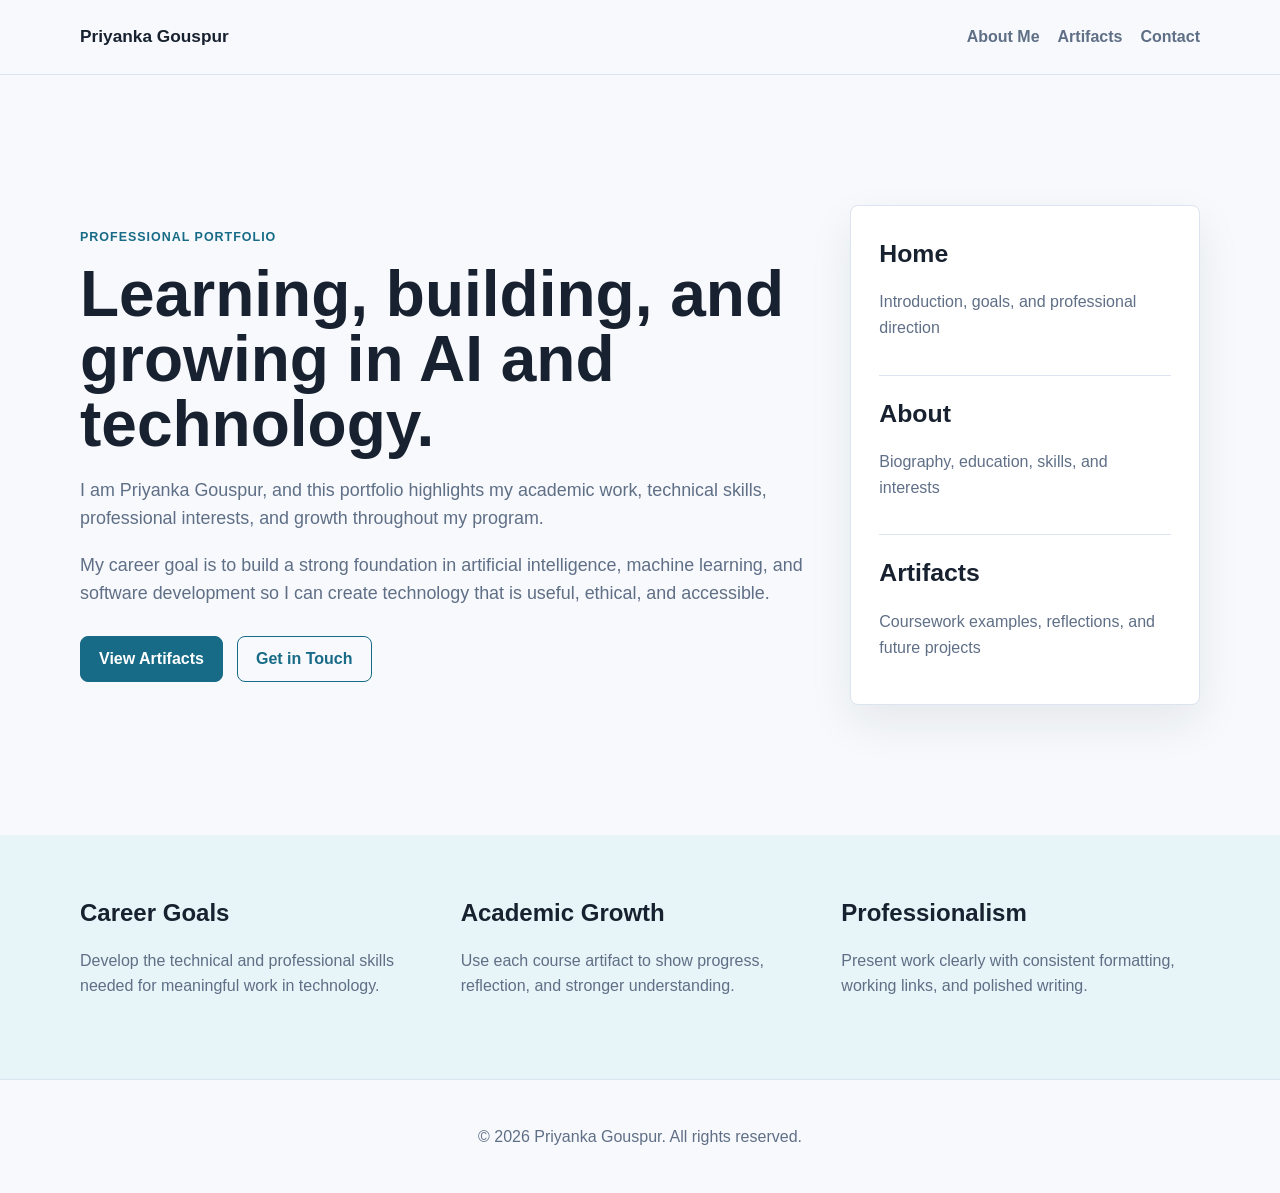
==== index.html @ bb785587 "Initial portfolio structure Added initial HTML pages and stylesheet" ====
<!DOCTYPE html>
<html lang="en">
<head>
  <meta charset="UTF-8">
  <meta name="viewport" content="width=device-width, initial-scale=1.0">
  <title>Priyanka Gouspur | Professional Portfolio</title>
  <link rel="stylesheet" href="css/style.css">
</head>
<body>
  <header class="site-header">
    <nav class="nav container" aria-label="Main navigation">
      <a class="logo" href="index.html">Priyanka Gouspur</a>
      <div class="nav-links">
        <a href="about.html">About Me</a>
        <a href="artifacts.html">Artifacts</a>
        <a href="contact.html">Contact</a>
      </div>
    </nav>
  </header>

  <main>
    <section class="hero container">
      <div class="hero-content">
        <p class="eyebrow">Professional Portfolio</p>
        <h1>Learning, building, and growing in AI and technology.</h1>
        <p class="hero-text">
          I am Priyanka Gouspur, and this portfolio highlights my academic work, technical skills,
          professional interests, and growth throughout my program.
        </p>
        <p class="hero-text">
          My career goal is to build a strong foundation in artificial intelligence, machine learning,
          and software development so I can create technology that is useful, ethical, and accessible.
        </p>
        <div class="button-row">
          <a class="button primary" href="artifacts.html">View Artifacts</a>
          <a class="button secondary" href="contact.html">Get in Touch</a>
        </div>
      </div>
      <div class="hero-panel" aria-label="Portfolio highlights">
        <div>
          <span class="metric">Home</span>
          <p>Introduction, goals, and professional direction</p>
        </div>
        <div>
          <span class="metric">About</span>
          <p>Biography, education, skills, and interests</p>
        </div>
        <div>
          <span class="metric">Artifacts</span>
          <p>Coursework examples, reflections, and future projects</p>
        </div>
      </div>
    </section>

    <section class="section-band">
      <div class="container grid-3">
        <article class="feature">
          <h2>Career Goals</h2>
          <p>Develop the technical and professional skills needed for meaningful work in technology.</p>
        </article>
        <article class="feature">
          <h2>Academic Growth</h2>
          <p>Use each course artifact to show progress, reflection, and stronger understanding.</p>
        </article>
        <article class="feature">
          <h2>Professionalism</h2>
          <p>Present work clearly with consistent formatting, working links, and polished writing.</p>
        </article>
      </div>
    </section>
  </main>

  <footer class="site-footer">
    <p>&copy; 2026 Priyanka Gouspur. All rights reserved.</p>
  </footer>
</body>
</html>
---- css/style.css ----
:root {
  --bg: #f7f9fc;
  --surface: #ffffff;
  --text: #18212f;
  --muted: #5f6f86;
  --line: #dce4ef;
  --primary: #176b87;
  --primary-dark: #0f4f63;
  --accent: #e7f4f8;
  --shadow: 0 18px 45px rgba(24, 33, 47, 0.08);
}

* {
  box-sizing: border-box;
}

body {
  margin: 0;
  background: var(--bg);
  color: var(--text);
  font-family: Arial, Helvetica, sans-serif;
  line-height: 1.6;
}

a {
  color: var(--primary);
  text-decoration: none;
}

a:hover {
  color: var(--primary-dark);
}

.container {
  width: min(1120px, calc(100% - 40px));
  margin: 0 auto;
}

.site-header {
  position: sticky;
  top: 0;
  z-index: 10;
  background: rgba(247, 249, 252, 0.94);
  border-bottom: 1px solid var(--line);
  backdrop-filter: blur(12px);
}

.nav {
  display: flex;
  align-items: center;
  justify-content: space-between;
  gap: 24px;
  min-height: 74px;
}

.logo {
  color: var(--text);
  font-size: 1.08rem;
  font-weight: 700;
}

.nav-links {
  display: flex;
  flex-wrap: wrap;
  justify-content: flex-end;
  gap: 18px;
}

.nav-links a {
  color: var(--muted);
  font-weight: 700;
}

.nav-links a:hover,
.nav-links .active {
  color: var(--primary);
}

.hero {
  display: grid;
  grid-template-columns: minmax(0, 1.35fr) minmax(280px, 0.65fr);
  gap: 44px;
  align-items: center;
  min-height: calc(100vh - 140px);
  padding: 72px 0;
}

.hero-content h1,
.page-intro h1 {
  max-width: 860px;
  margin: 0;
  font-size: clamp(2.35rem, 5vw, 4.7rem);
  line-height: 1.02;
  letter-spacing: 0;
}

.hero-text,
.page-intro p {
  max-width: 760px;
  color: var(--muted);
  font-size: 1.12rem;
}

.eyebrow,
.project-type {
  margin: 0 0 14px;
  color: var(--primary);
  font-size: 0.78rem;
  font-weight: 800;
  letter-spacing: 0.08em;
  text-transform: uppercase;
}

.button-row {
  display: flex;
  flex-wrap: wrap;
  gap: 14px;
  margin-top: 28px;
}

.button {
  display: inline-flex;
  align-items: center;
  justify-content: center;
  min-height: 46px;
  padding: 0 18px;
  border: 1px solid var(--primary);
  border-radius: 8px;
  font-weight: 800;
}

.button.primary {
  background: var(--primary);
  color: #ffffff;
}

.button.secondary {
  background: transparent;
  color: var(--primary);
}

.hero-panel,
.info-card,
.project-card,
.artifact-card,
.resume-section,
.reflection-block,
.contact-panel {
  background: var(--surface);
  border: 1px solid var(--line);
  border-radius: 8px;
  box-shadow: var(--shadow);
}

.hero-panel {
  display: grid;
  gap: 18px;
  padding: 28px;
}

.hero-panel div {
  padding-bottom: 18px;
  border-bottom: 1px solid var(--line);
}

.hero-panel div:last-child {
  padding-bottom: 0;
  border-bottom: 0;
}

.hero-panel p,
.feature p,
.project-card p,
.artifact-card p,
.resume-section p,
.reflection-block p,
.contact-panel p,
.contact-panel li,
.resume-section li {
  color: var(--muted);
}

.metric {
  display: block;
  margin-bottom: 4px;
  color: var(--text);
  font-size: 1.55rem;
  font-weight: 800;
}

.section-band {
  padding: 64px 0;
  background: var(--accent);
}

.grid-3,
.project-grid,
.artifact-list {
  display: grid;
  grid-template-columns: repeat(3, minmax(0, 1fr));
  gap: 22px;
}

.feature h2,
.project-card h2,
.artifact-card h2,
.resume-section h2,
.reflection-block h2,
.contact-panel h2,
.info-card h2,
.content-grid h2 {
  margin-top: 0;
  line-height: 1.2;
}

.page {
  padding: 72px 0;
}

.page-intro {
  margin-bottom: 44px;
}

.content-grid,
.resume-layout,
.contact-panel {
  display: grid;
  grid-template-columns: 1fr 0.85fr;
  gap: 28px;
  align-items: start;
}

.info-card,
.project-card,
.artifact-card,
.resume-section,
.reflection-block,
.contact-panel {
  padding: 26px;
}

.artifact-list {
  grid-template-columns: 1.4fr 0.8fr;
  margin-bottom: 28px;
}

.artifact-card {
  display: flex;
  min-height: 260px;
  flex-direction: column;
  justify-content: space-between;
  gap: 24px;
}

.muted-card {
  background: #fbfcfe;
}

.resume-layout {
  grid-template-columns: 1fr;
}

.project-card {
  display: flex;
  min-height: 280px;
  flex-direction: column;
}

.project-card a {
  margin-top: auto;
  font-weight: 800;
}

.tag-list {
  display: flex;
  flex-wrap: wrap;
  gap: 10px;
  padding: 0;
  list-style: none;
}

.tag-list li {
  padding: 8px 11px;
  border-radius: 999px;
  background: var(--accent);
  color: var(--primary-dark);
  font-weight: 700;
}

.site-footer {
  padding: 28px 20px;
  border-top: 1px solid var(--line);
  color: var(--muted);
  text-align: center;
}

@media (max-width: 780px) {
  .nav {
    align-items: flex-start;
    flex-direction: column;
    padding: 18px 0;
  }

  .nav-links {
    justify-content: flex-start;
    gap: 12px 16px;
  }

  .hero,
  .content-grid,
  .contact-panel {
    grid-template-columns: 1fr;
  }

  .hero {
    min-height: auto;
    padding: 52px 0;
  }

  .grid-3,
  .project-grid,
  .artifact-list {
    grid-template-columns: 1fr;
  }

  .container {
    width: min(100% - 28px, 1120px);
  }
}
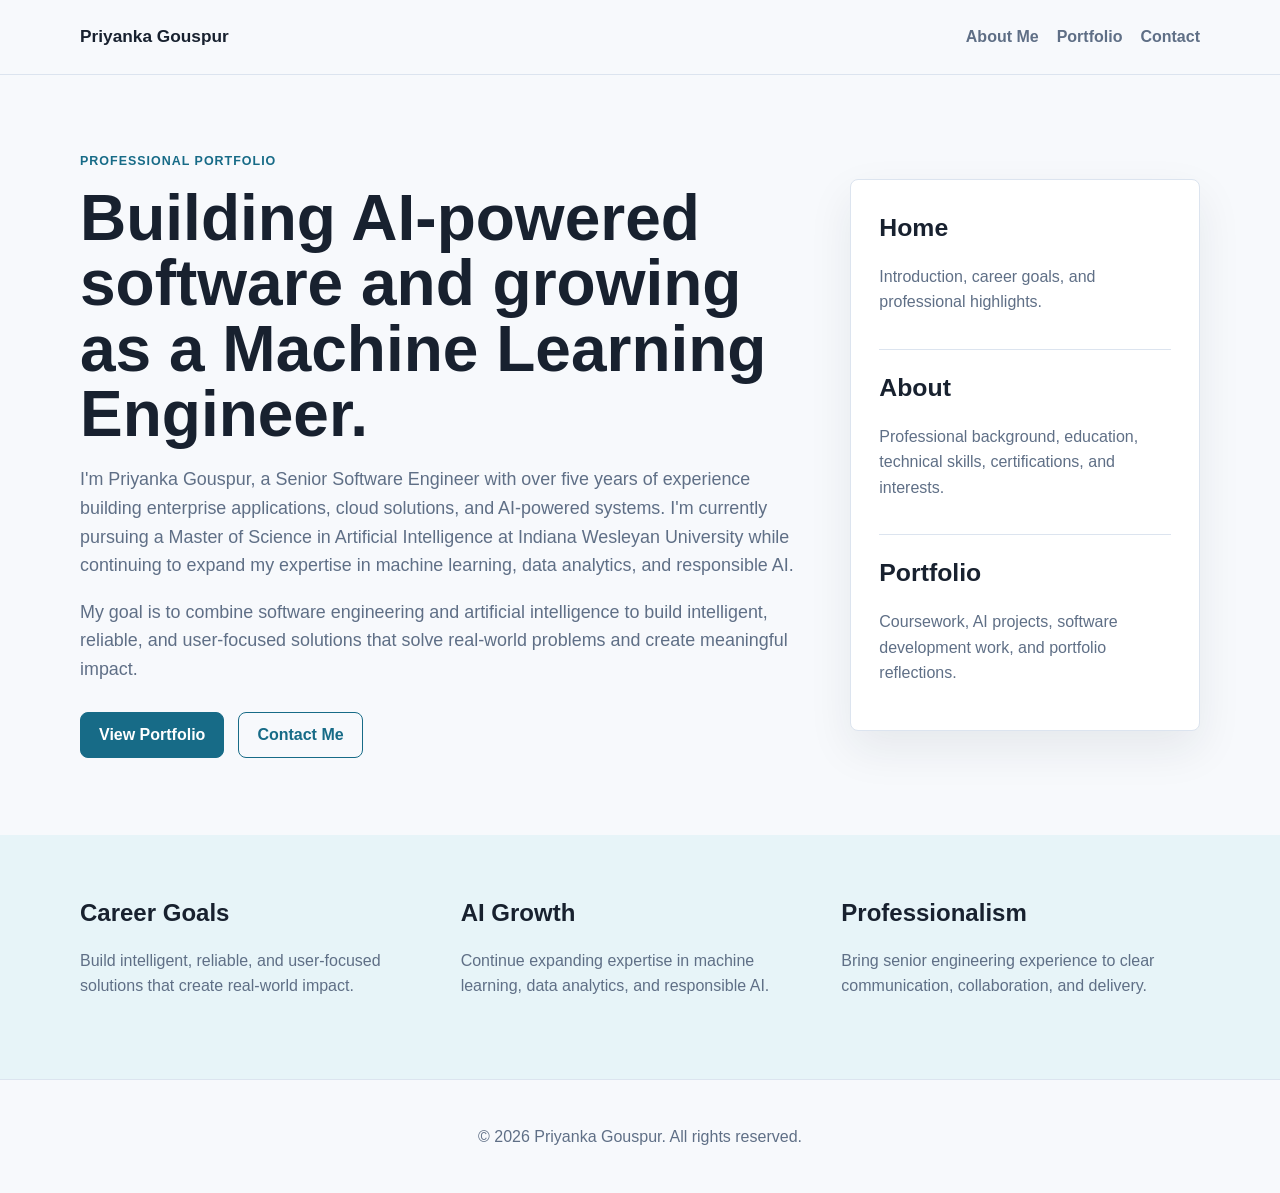
==== commit 085887dc: "Update portfolio positioning Refined copy to highlight senior software engineering experience and AI" ====
--- a/index.html
+++ b/index.html
@@ -12,7 +12,7 @@
       <a class="logo" href="index.html">Priyanka Gouspur</a>
       <div class="nav-links">
         <a href="about.html">About Me</a>
-        <a href="artifacts.html">Artifacts</a>
+        <a href="artifacts.html">Portfolio</a>
         <a href="contact.html">Contact</a>
       </div>
     </nav>
@@ -22,32 +22,34 @@
     <section class="hero container">
       <div class="hero-content">
         <p class="eyebrow">Professional Portfolio</p>
-        <h1>Learning, building, and growing in AI and technology.</h1>
+        <h1>Building AI-powered software and growing as a Machine Learning Engineer.</h1>
         <p class="hero-text">
-          I am Priyanka Gouspur, and this portfolio highlights my academic work, technical skills,
-          professional interests, and growth throughout my program.
+          I'm Priyanka Gouspur, a Senior Software Engineer with over five years of experience building
+          enterprise applications, cloud solutions, and AI-powered systems. I'm currently pursuing a
+          Master of Science in Artificial Intelligence at Indiana Wesleyan University while continuing
+          to expand my expertise in machine learning, data analytics, and responsible AI.
         </p>
         <p class="hero-text">
-          My career goal is to build a strong foundation in artificial intelligence, machine learning,
-          and software development so I can create technology that is useful, ethical, and accessible.
+          My goal is to combine software engineering and artificial intelligence to build intelligent,
+          reliable, and user-focused solutions that solve real-world problems and create meaningful impact.
         </p>
         <div class="button-row">
-          <a class="button primary" href="artifacts.html">View Artifacts</a>
-          <a class="button secondary" href="contact.html">Get in Touch</a>
+          <a class="button primary" href="artifacts.html">View Portfolio</a>
+          <a class="button secondary" href="contact.html">Contact Me</a>
         </div>
       </div>
       <div class="hero-panel" aria-label="Portfolio highlights">
         <div>
           <span class="metric">Home</span>
-          <p>Introduction, goals, and professional direction</p>
+          <p>Introduction, career goals, and professional highlights.</p>
         </div>
         <div>
           <span class="metric">About</span>
-          <p>Biography, education, skills, and interests</p>
+          <p>Professional background, education, technical skills, certifications, and interests.</p>
         </div>
         <div>
-          <span class="metric">Artifacts</span>
-          <p>Coursework examples, reflections, and future projects</p>
+          <span class="metric">Portfolio</span>
+          <p>Coursework, AI projects, software development work, and portfolio reflections.</p>
         </div>
       </div>
     </section>
@@ -56,15 +58,15 @@
       <div class="container grid-3">
         <article class="feature">
           <h2>Career Goals</h2>
-          <p>Develop the technical and professional skills needed for meaningful work in technology.</p>
+          <p>Build intelligent, reliable, and user-focused solutions that create real-world impact.</p>
         </article>
         <article class="feature">
-          <h2>Academic Growth</h2>
-          <p>Use each course artifact to show progress, reflection, and stronger understanding.</p>
+          <h2>AI Growth</h2>
+          <p>Continue expanding expertise in machine learning, data analytics, and responsible AI.</p>
         </article>
         <article class="feature">
           <h2>Professionalism</h2>
-          <p>Present work clearly with consistent formatting, working links, and polished writing.</p>
+          <p>Bring senior engineering experience to clear communication, collaboration, and delivery.</p>
         </article>
       </div>
     </section>
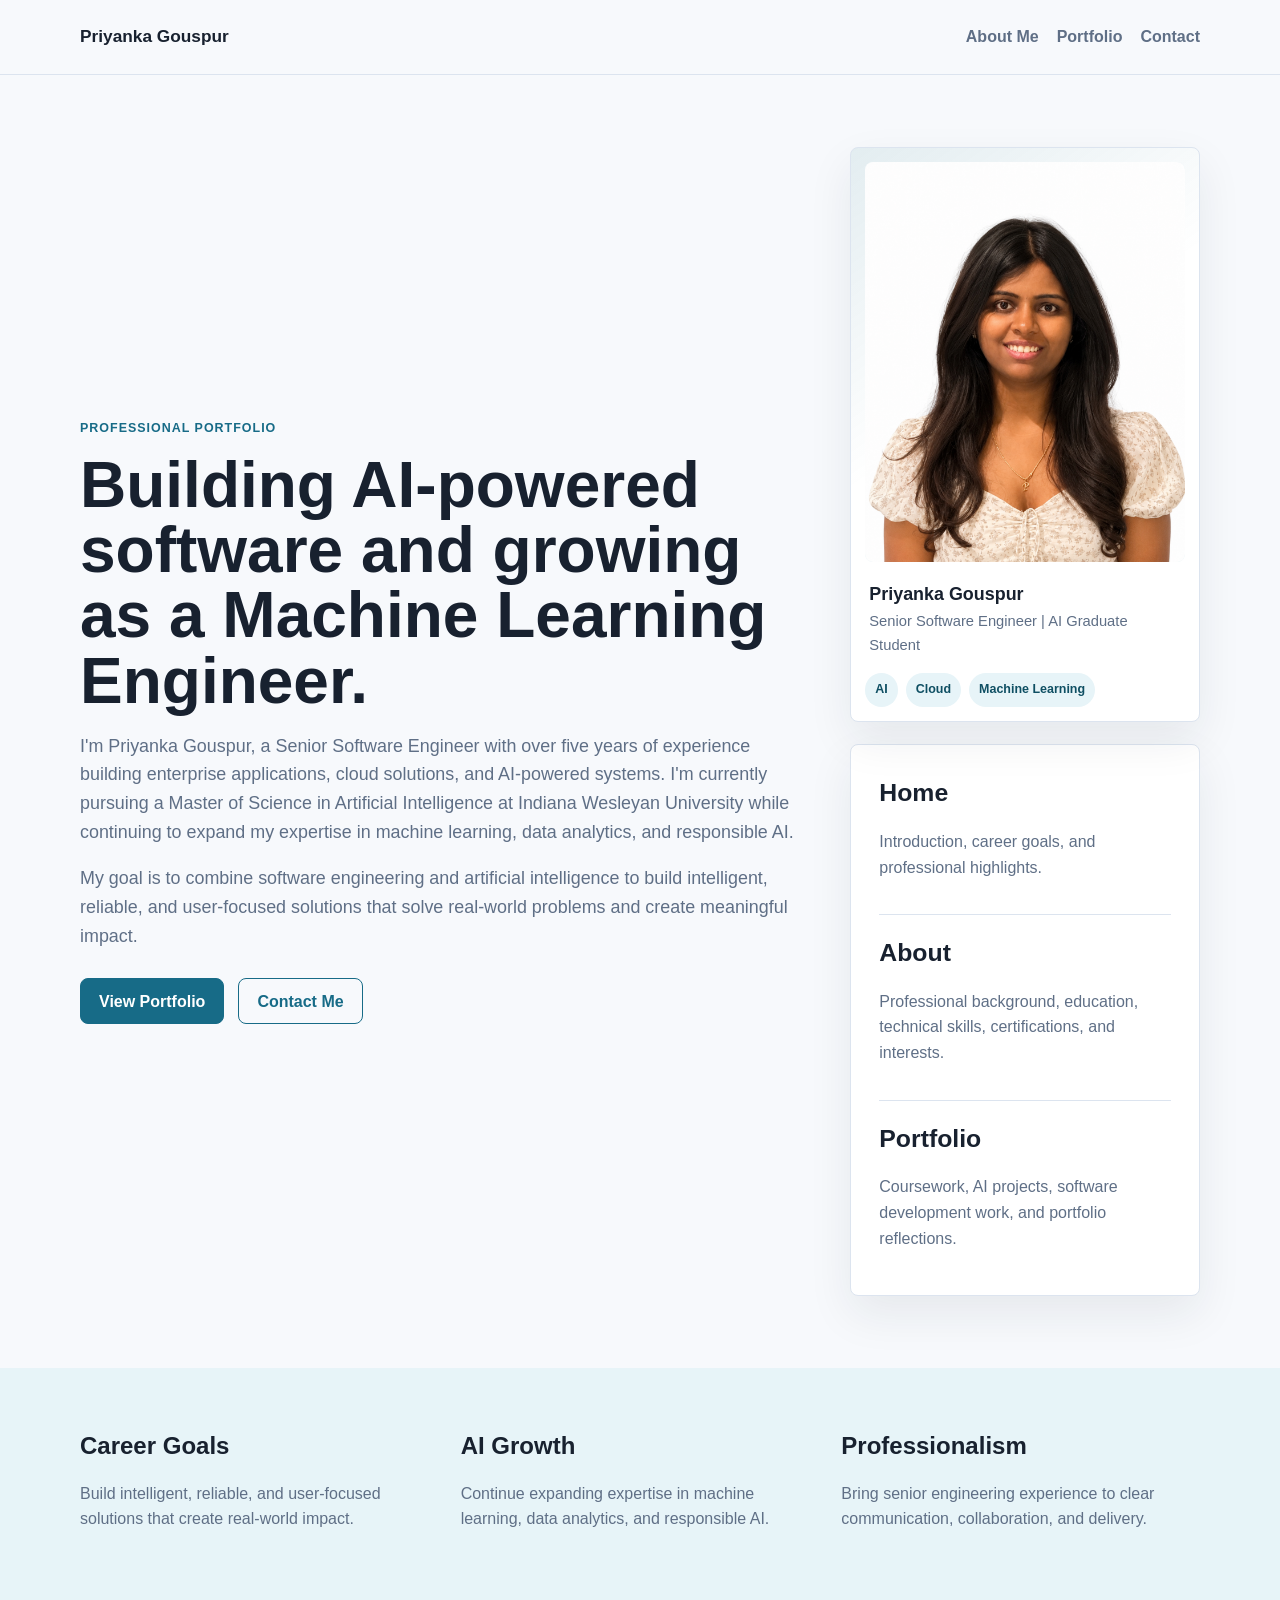
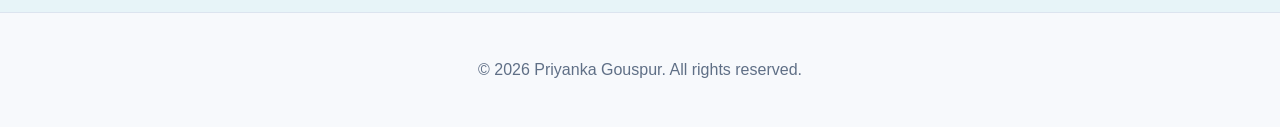
==== commit 0ebebcbf: "Add professional profile photo" ====
--- a/index.html
+++ b/index.html
@@ -38,18 +38,38 @@
           <a class="button secondary" href="contact.html">Contact Me</a>
         </div>
       </div>
-      <div class="hero-panel" aria-label="Portfolio highlights">
-        <div>
-          <span class="metric">Home</span>
-          <p>Introduction, career goals, and professional highlights.</p>
-        </div>
-        <div>
-          <span class="metric">About</span>
-          <p>Professional background, education, technical skills, certifications, and interests.</p>
-        </div>
-        <div>
-          <span class="metric">Portfolio</span>
-          <p>Coursework, AI projects, software development work, and portfolio reflections.</p>
+      <div class="hero-side">
+        <figure class="portrait-card">
+          <div class="portrait-frame">
+            <img
+              src="images/image.png"
+              alt="Priyanka Gouspur professional headshot"
+              onerror="this.onerror=null; this.src='images/profile-photo.svg';"
+            >
+          </div>
+          <figcaption class="portrait-caption">
+            <strong>Priyanka Gouspur</strong>
+            <span>Senior Software Engineer | AI Graduate Student</span>
+          </figcaption>
+          <div class="portrait-tags" aria-label="Professional focus areas">
+            <span>AI</span>
+            <span>Cloud</span>
+            <span>Machine Learning</span>
+          </div>
+        </figure>
+        <div class="hero-panel" aria-label="Portfolio highlights">
+          <div>
+            <span class="metric">Home</span>
+            <p>Introduction, career goals, and professional highlights.</p>
+          </div>
+          <div>
+            <span class="metric">About</span>
+            <p>Professional background, education, technical skills, certifications, and interests.</p>
+          </div>
+          <div>
+            <span class="metric">Portfolio</span>
+            <p>Coursework, AI projects, software development work, and portfolio reflections.</p>
+          </div>
         </div>
       </div>
     </section>
--- a/css/style.css
+++ b/css/style.css
@@ -137,6 +137,89 @@
 .button.secondary {
   background: transparent;
   color: var(--primary);
+}
+
+.hero-side {
+  display: grid;
+  gap: 22px;
+}
+
+.portrait-card {
+  position: relative;
+  display: grid;
+  gap: 16px;
+  margin: 0;
+  padding: 14px;
+  overflow: hidden;
+  background:
+    linear-gradient(145deg, rgba(23, 107, 135, 0.12), rgba(255, 255, 255, 0) 42%),
+    var(--surface);
+  border: 1px solid var(--line);
+  border-radius: 8px;
+  box-shadow: var(--shadow);
+}
+
+.portrait-card::before {
+  position: absolute;
+  top: 20px;
+  right: 20px;
+  width: 72px;
+  height: 72px;
+  border: 1px solid rgba(23, 107, 135, 0.24);
+  border-radius: 50%;
+  content: "";
+}
+
+.portrait-frame {
+  position: relative;
+  z-index: 1;
+  overflow: hidden;
+  aspect-ratio: 4 / 5;
+  border-radius: 8px;
+  background: var(--accent);
+}
+
+.portrait-card img {
+  display: block;
+  width: 100%;
+  height: 100%;
+  object-fit: cover;
+  object-position: center top;
+}
+
+.portrait-caption {
+  position: relative;
+  z-index: 1;
+  display: grid;
+  gap: 2px;
+  padding: 2px 4px 0;
+}
+
+.portrait-caption strong {
+  color: var(--text);
+  font-size: 1.12rem;
+}
+
+.portrait-caption span {
+  color: var(--muted);
+  font-size: 0.92rem;
+}
+
+.portrait-tags {
+  position: relative;
+  z-index: 1;
+  display: flex;
+  flex-wrap: wrap;
+  gap: 8px;
+}
+
+.portrait-tags span {
+  padding: 7px 10px;
+  border-radius: 999px;
+  background: var(--accent);
+  color: var(--primary-dark);
+  font-size: 0.78rem;
+  font-weight: 800;
 }
 
 .hero-panel,
@@ -176,6 +259,7 @@
 .reflection-block p,
 .contact-panel p,
 .contact-panel li,
+.education-list li,
 .resume-section li {
   color: var(--muted);
 }
@@ -279,6 +363,15 @@
   list-style: none;
 }
 
+.education-list {
+  margin: 0 0 20px;
+  padding-left: 20px;
+}
+
+.education-list li {
+  margin-bottom: 8px;
+}
+
 .tag-list li {
   padding: 8px 11px;
   border-radius: 999px;
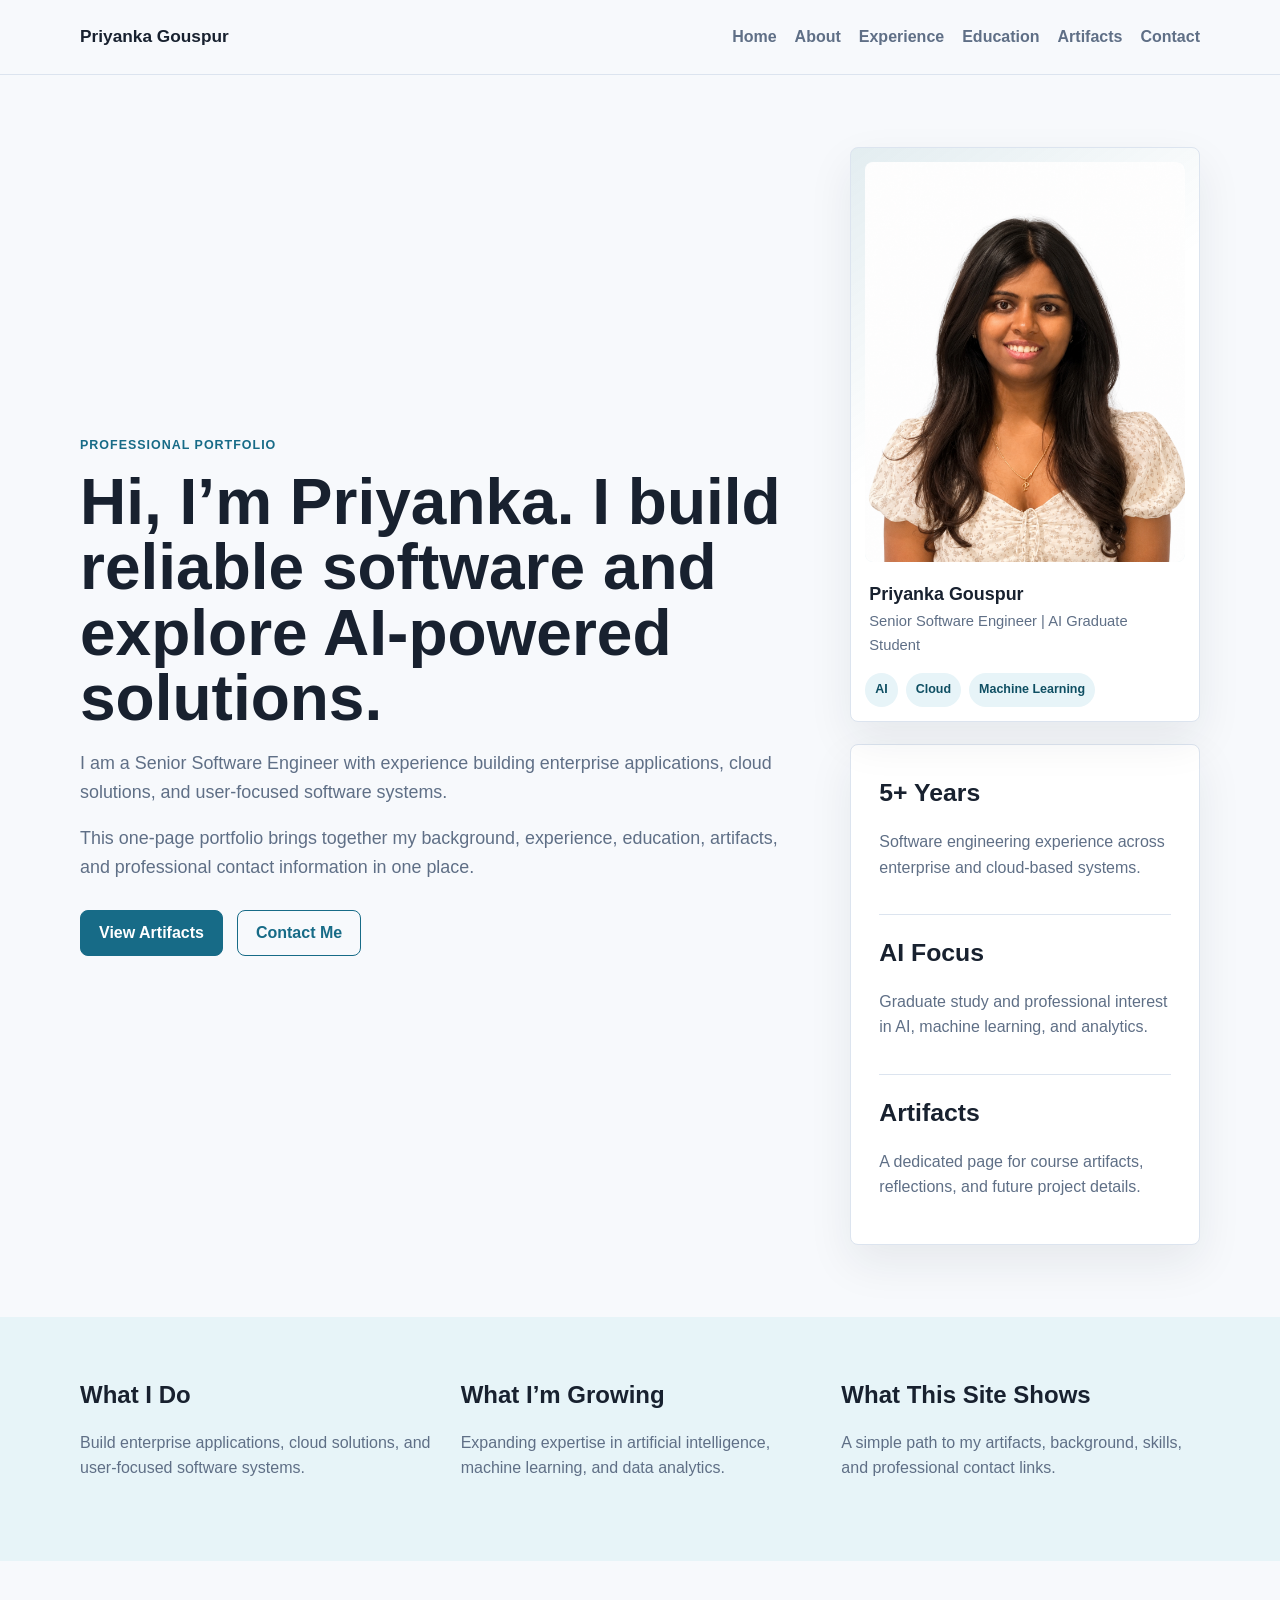
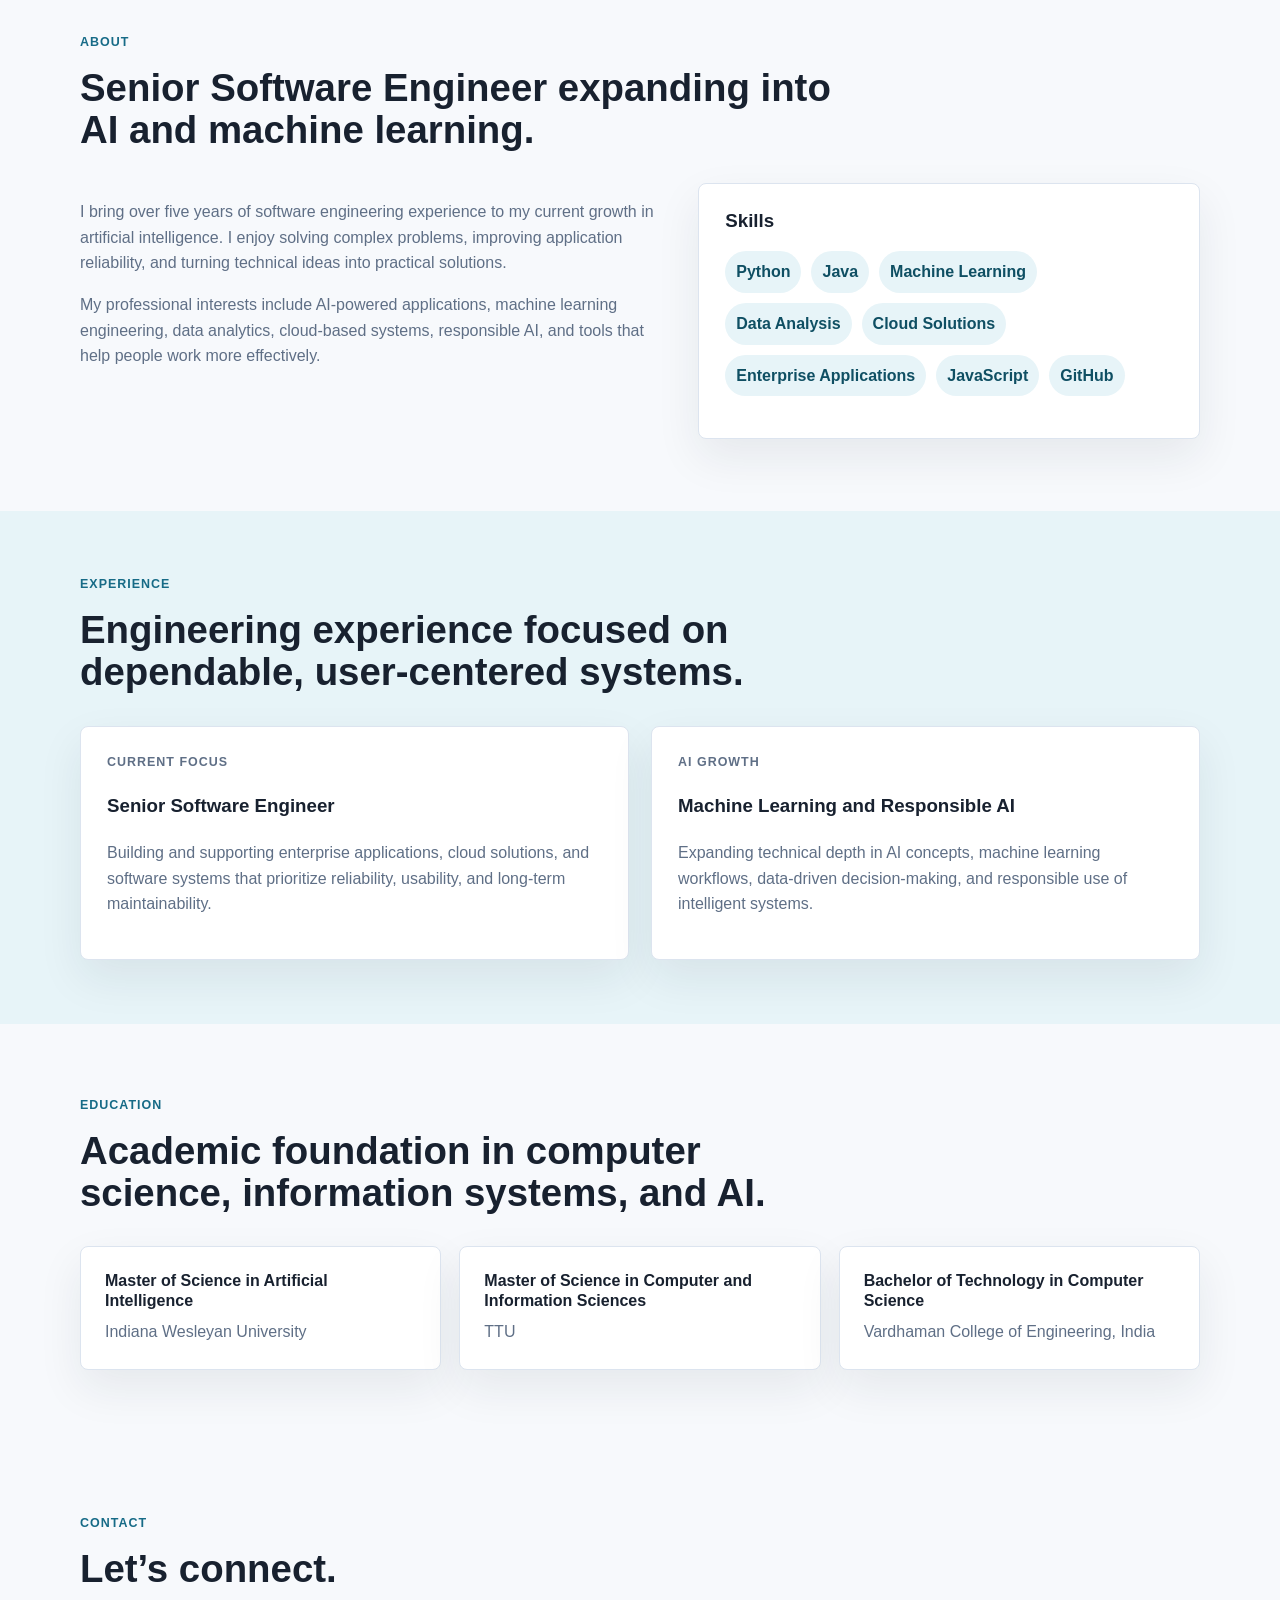
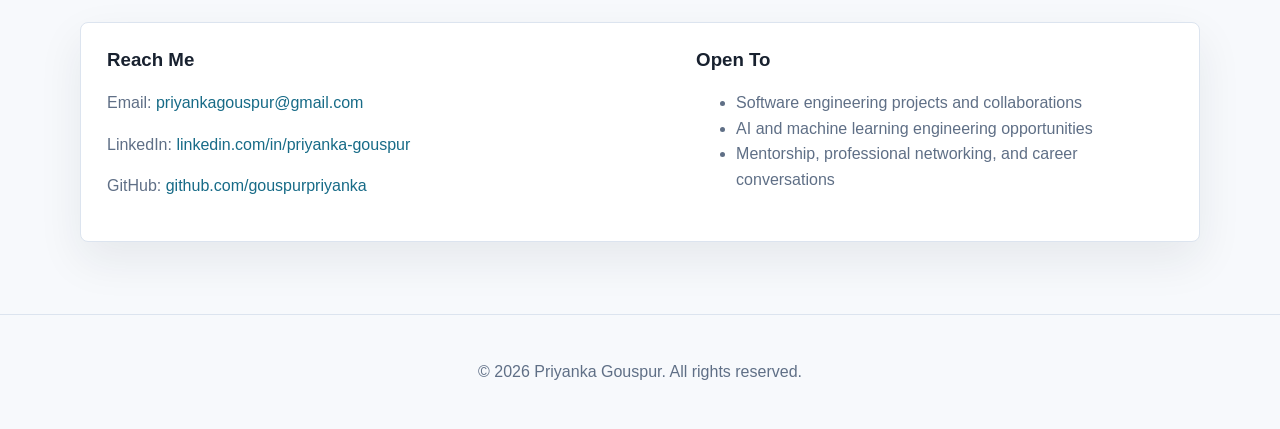
==== commit 0f30211d: "Refine portfolio structure and artifacts page" ====
--- a/index.html
+++ b/index.html
@@ -11,31 +11,32 @@
     <nav class="nav container" aria-label="Main navigation">
       <a class="logo" href="index.html">Priyanka Gouspur</a>
       <div class="nav-links">
-        <a href="about.html">About Me</a>
-        <a href="artifacts.html">Portfolio</a>
-        <a href="contact.html">Contact</a>
+        <a href="#home">Home</a>
+        <a href="#about">About</a>
+        <a href="#experience">Experience</a>
+        <a href="#education">Education</a>
+        <a href="artifacts.html">Artifacts</a>
+        <a href="#contact">Contact</a>
       </div>
     </nav>
   </header>
 
   <main>
-    <section class="hero container">
+    <section class="hero container" id="home">
       <div class="hero-content">
         <p class="eyebrow">Professional Portfolio</p>
-        <h1>Building AI-powered software and growing as a Machine Learning Engineer.</h1>
+        <h1>Hi, I’m Priyanka. I build reliable software and explore AI-powered solutions.</h1>
         <p class="hero-text">
-          I'm Priyanka Gouspur, a Senior Software Engineer with over five years of experience building
-          enterprise applications, cloud solutions, and AI-powered systems. I'm currently pursuing a
-          Master of Science in Artificial Intelligence at Indiana Wesleyan University while continuing
-          to expand my expertise in machine learning, data analytics, and responsible AI.
+          I am a Senior Software Engineer with experience building enterprise applications, cloud solutions,
+          and user-focused software systems.
         </p>
         <p class="hero-text">
-          My goal is to combine software engineering and artificial intelligence to build intelligent,
-          reliable, and user-focused solutions that solve real-world problems and create meaningful impact.
+          This one-page portfolio brings together my background, experience, education, artifacts,
+          and professional contact information in one place.
         </p>
         <div class="button-row">
-          <a class="button primary" href="artifacts.html">View Portfolio</a>
-          <a class="button secondary" href="contact.html">Contact Me</a>
+          <a class="button primary" href="artifacts.html">View Artifacts</a>
+          <a class="button secondary" href="#contact">Contact Me</a>
         </div>
       </div>
       <div class="hero-side">
@@ -59,16 +60,16 @@
         </figure>
         <div class="hero-panel" aria-label="Portfolio highlights">
           <div>
-            <span class="metric">Home</span>
-            <p>Introduction, career goals, and professional highlights.</p>
+            <span class="metric">5+ Years</span>
+            <p>Software engineering experience across enterprise and cloud-based systems.</p>
           </div>
           <div>
-            <span class="metric">About</span>
-            <p>Professional background, education, technical skills, certifications, and interests.</p>
+            <span class="metric">AI Focus</span>
+            <p>Graduate study and professional interest in AI, machine learning, and analytics.</p>
           </div>
           <div>
-            <span class="metric">Portfolio</span>
-            <p>Coursework, AI projects, software development work, and portfolio reflections.</p>
+            <span class="metric">Artifacts</span>
+            <p>A dedicated page for course artifacts, reflections, and future project details.</p>
           </div>
         </div>
       </div>
@@ -77,17 +78,121 @@
     <section class="section-band">
       <div class="container grid-3">
         <article class="feature">
-          <h2>Career Goals</h2>
-          <p>Build intelligent, reliable, and user-focused solutions that create real-world impact.</p>
+          <h2>What I Do</h2>
+          <p>Build enterprise applications, cloud solutions, and user-focused software systems.</p>
         </article>
         <article class="feature">
-          <h2>AI Growth</h2>
-          <p>Continue expanding expertise in machine learning, data analytics, and responsible AI.</p>
+          <h2>What I’m Growing</h2>
+          <p>Expanding expertise in artificial intelligence, machine learning, and data analytics.</p>
         </article>
         <article class="feature">
-          <h2>Professionalism</h2>
-          <p>Bring senior engineering experience to clear communication, collaboration, and delivery.</p>
+          <h2>What This Site Shows</h2>
+          <p>A simple path to my artifacts, background, skills, and professional contact links.</p>
         </article>
+      </div>
+    </section>
+
+    <section class="page-section container" id="about">
+      <div class="section-heading">
+        <p class="eyebrow">About</p>
+        <h2>Senior Software Engineer expanding into AI and machine learning.</h2>
+      </div>
+      <div class="content-grid">
+        <div>
+          <p>
+            I bring over five years of software engineering experience to my current growth in artificial
+            intelligence. I enjoy solving complex problems, improving application reliability, and turning
+            technical ideas into practical solutions.
+          </p>
+          <p>
+            My professional interests include AI-powered applications, machine learning engineering,
+            data analytics, cloud-based systems, responsible AI, and tools that help people work more effectively.
+          </p>
+        </div>
+        <aside class="info-card">
+          <h3>Skills</h3>
+          <ul class="tag-list">
+            <li>Python</li>
+            <li>Java</li>
+            <li>Machine Learning</li>
+            <li>Data Analysis</li>
+            <li>Cloud Solutions</li>
+            <li>Enterprise Applications</li>
+            <li>JavaScript</li>
+            <li>GitHub</li>
+          </ul>
+        </aside>
+      </div>
+    </section>
+
+    <section class="section-band" id="experience">
+      <div class="container">
+        <div class="section-heading">
+          <p class="eyebrow">Experience</p>
+          <h2>Engineering experience focused on dependable, user-centered systems.</h2>
+        </div>
+        <div class="timeline">
+          <article class="timeline-item">
+            <p class="project-type">Current Focus</p>
+            <h3>Senior Software Engineer</h3>
+            <p>
+              Building and supporting enterprise applications, cloud solutions, and software systems
+              that prioritize reliability, usability, and long-term maintainability.
+            </p>
+          </article>
+          <article class="timeline-item">
+            <p class="project-type">AI Growth</p>
+            <h3>Machine Learning and Responsible AI</h3>
+            <p>
+              Expanding technical depth in AI concepts, machine learning workflows, data-driven
+              decision-making, and responsible use of intelligent systems.
+            </p>
+          </article>
+        </div>
+      </div>
+    </section>
+
+    <section class="page-section container" id="education">
+      <div class="section-heading">
+        <p class="eyebrow">Education</p>
+        <h2>Academic foundation in computer science, information systems, and AI.</h2>
+      </div>
+      <ul class="education-cards">
+        <li>
+          <strong>Master of Science in Artificial Intelligence</strong>
+          <span>Indiana Wesleyan University</span>
+        </li>
+        <li>
+          <strong>Master of Science in Computer and Information Sciences</strong>
+          <span>TTU</span>
+        </li>
+        <li>
+          <strong>Bachelor of Technology in Computer Science</strong>
+          <span>Vardhaman College of Engineering, India</span>
+        </li>
+      </ul>
+    </section>
+
+    <section class="page-section container" id="contact">
+      <div class="section-heading">
+        <p class="eyebrow">Contact</p>
+        <h2>Let’s connect.</h2>
+      </div>
+      <div class="contact-panel">
+        <div>
+          <h3>Reach Me</h3>
+          <p>Email: <a href="mailto:priyankagouspur@gmail.com">priyankagouspur@gmail.com</a></p>
+          <p>LinkedIn: <a href="https://www.linkedin.com/in/priyanka-gouspur/">linkedin.com/in/priyanka-gouspur</a></p>
+          <p>GitHub: <a href="https://github.com/gouspurpriyanka">github.com/gouspurpriyanka</a></p>
+        </div>
+        <div>
+          <h3>Open To</h3>
+          <ul>
+            <li>Software engineering projects and collaborations</li>
+            <li>AI and machine learning engineering opportunities</li>
+            <li>Mentorship, professional networking, and career conversations</li>
+          </ul>
+        </div>
       </div>
     </section>
   </main>
--- a/css/style.css
+++ b/css/style.css
@@ -22,6 +22,10 @@
   line-height: 1.6;
 }
 
+html {
+  scroll-behavior: smooth;
+}
+
 a {
   color: var(--primary);
   text-decoration: none;
@@ -225,6 +229,7 @@
 .hero-panel,
 .info-card,
 .project-card,
+.artifact-detail,
 .artifact-card,
 .resume-section,
 .reflection-block,
@@ -254,6 +259,7 @@
 .hero-panel p,
 .feature p,
 .project-card p,
+.artifact-detail p,
 .artifact-card p,
 .resume-section p,
 .reflection-block p,
@@ -277,6 +283,30 @@
   background: var(--accent);
 }
 
+.page-section {
+  padding: 72px 0;
+  scroll-margin-top: 92px;
+}
+
+.section-band {
+  scroll-margin-top: 92px;
+}
+
+.section-heading {
+  max-width: 780px;
+  margin-bottom: 32px;
+}
+
+.section-heading h2 {
+  margin: 0;
+  font-size: clamp(1.85rem, 3vw, 3rem);
+  line-height: 1.1;
+}
+
+.section-heading p:last-child {
+  color: var(--muted);
+}
+
 .grid-3,
 .project-grid,
 .artifact-list {
@@ -287,11 +317,15 @@
 
 .feature h2,
 .project-card h2,
+.artifact-detail h2,
 .artifact-card h2,
+.artifact-card h3,
 .resume-section h2,
 .reflection-block h2,
 .contact-panel h2,
+.contact-panel h3,
 .info-card h2,
+.info-card h3,
 .content-grid h2 {
   margin-top: 0;
   line-height: 1.2;
@@ -316,6 +350,7 @@
 
 .info-card,
 .project-card,
+.artifact-detail,
 .artifact-card,
 .resume-section,
 .reflection-block,
@@ -328,12 +363,107 @@
   margin-bottom: 28px;
 }
 
+.artifact-detail {
+  margin-bottom: 28px;
+}
+
+.artifacts-page {
+  max-width: 1080px;
+}
+
+.artifact-detail h2 {
+  margin-bottom: 24px;
+  font-size: clamp(2rem, 4vw, 3.4rem);
+}
+
+.artifact-detail-grid {
+  display: grid;
+  grid-template-columns: repeat(2, minmax(0, 1fr));
+  gap: 18px;
+}
+
+.artifact-detail-grid p {
+  margin: 0;
+  padding: 18px;
+  background: #fbfcfe;
+  border: 1px solid var(--line);
+  border-radius: 8px;
+}
+
+.artifact-detail-grid strong {
+  display: block;
+  margin-bottom: 6px;
+  color: var(--text);
+}
+
+.artifact-detail .button-row {
+  padding-top: 24px;
+  margin-top: 26px;
+  border-top: 1px solid var(--line);
+}
+
+.reflection-block {
+  max-width: 900px;
+}
+
+.reflection-block p:last-child {
+  margin-bottom: 0;
+}
+
+.single-card-list {
+  grid-template-columns: minmax(0, 1fr);
+}
+
 .artifact-card {
   display: flex;
   min-height: 260px;
   flex-direction: column;
   justify-content: space-between;
   gap: 24px;
+}
+
+.timeline {
+  display: grid;
+  grid-template-columns: repeat(2, minmax(0, 1fr));
+  gap: 22px;
+}
+
+.timeline-item,
+.education-cards li {
+  background: var(--surface);
+  border: 1px solid var(--line);
+  border-radius: 8px;
+  box-shadow: var(--shadow);
+}
+
+.timeline-item {
+  padding: 26px;
+}
+
+.timeline-item p,
+.education-cards span,
+.content-grid p {
+  color: var(--muted);
+}
+
+.education-cards {
+  display: grid;
+  grid-template-columns: repeat(3, minmax(0, 1fr));
+  gap: 18px;
+  margin: 0;
+  padding: 0;
+  list-style: none;
+}
+
+.education-cards li {
+  display: grid;
+  gap: 8px;
+  padding: 24px;
+}
+
+.education-cards strong {
+  color: var(--text);
+  line-height: 1.25;
 }
 
 .muted-card {
@@ -412,7 +542,10 @@
 
   .grid-3,
   .project-grid,
-  .artifact-list {
+  .artifact-list,
+  .artifact-detail-grid,
+  .timeline,
+  .education-cards {
     grid-template-columns: 1fr;
   }
 
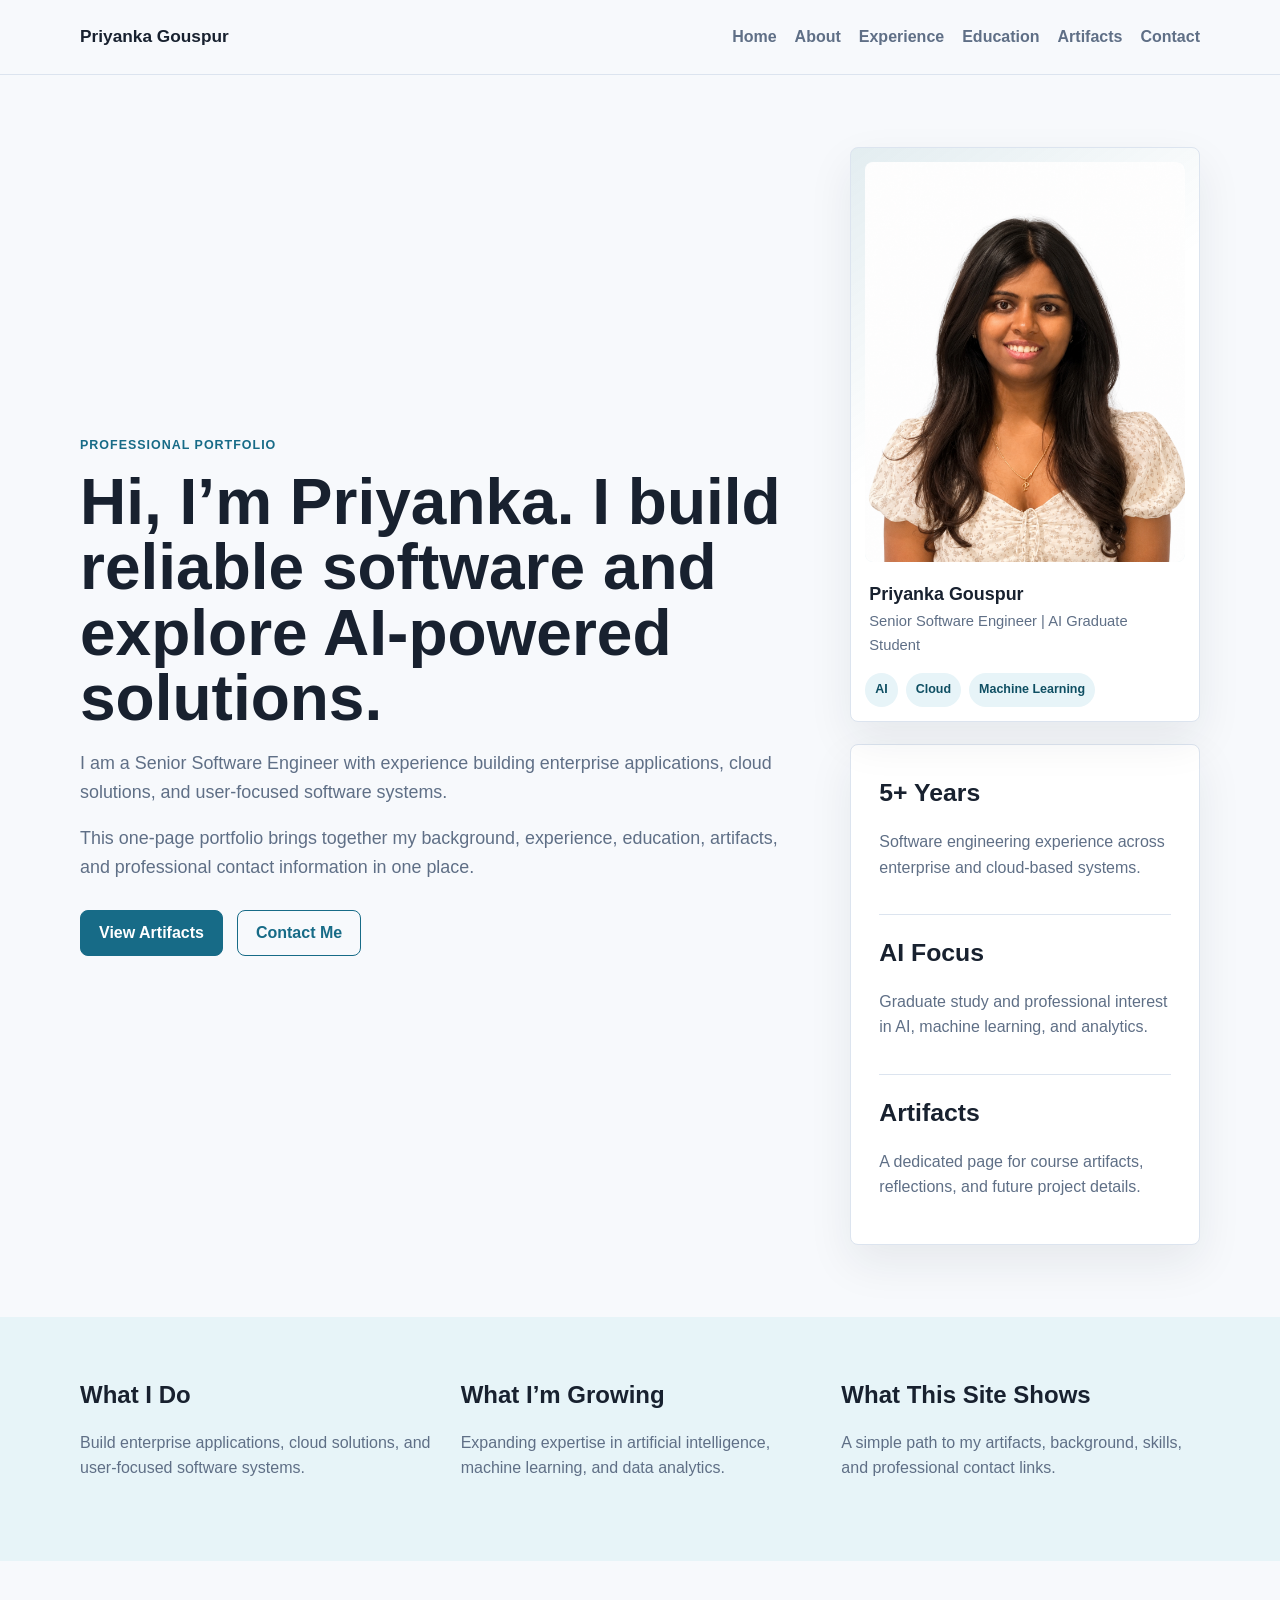
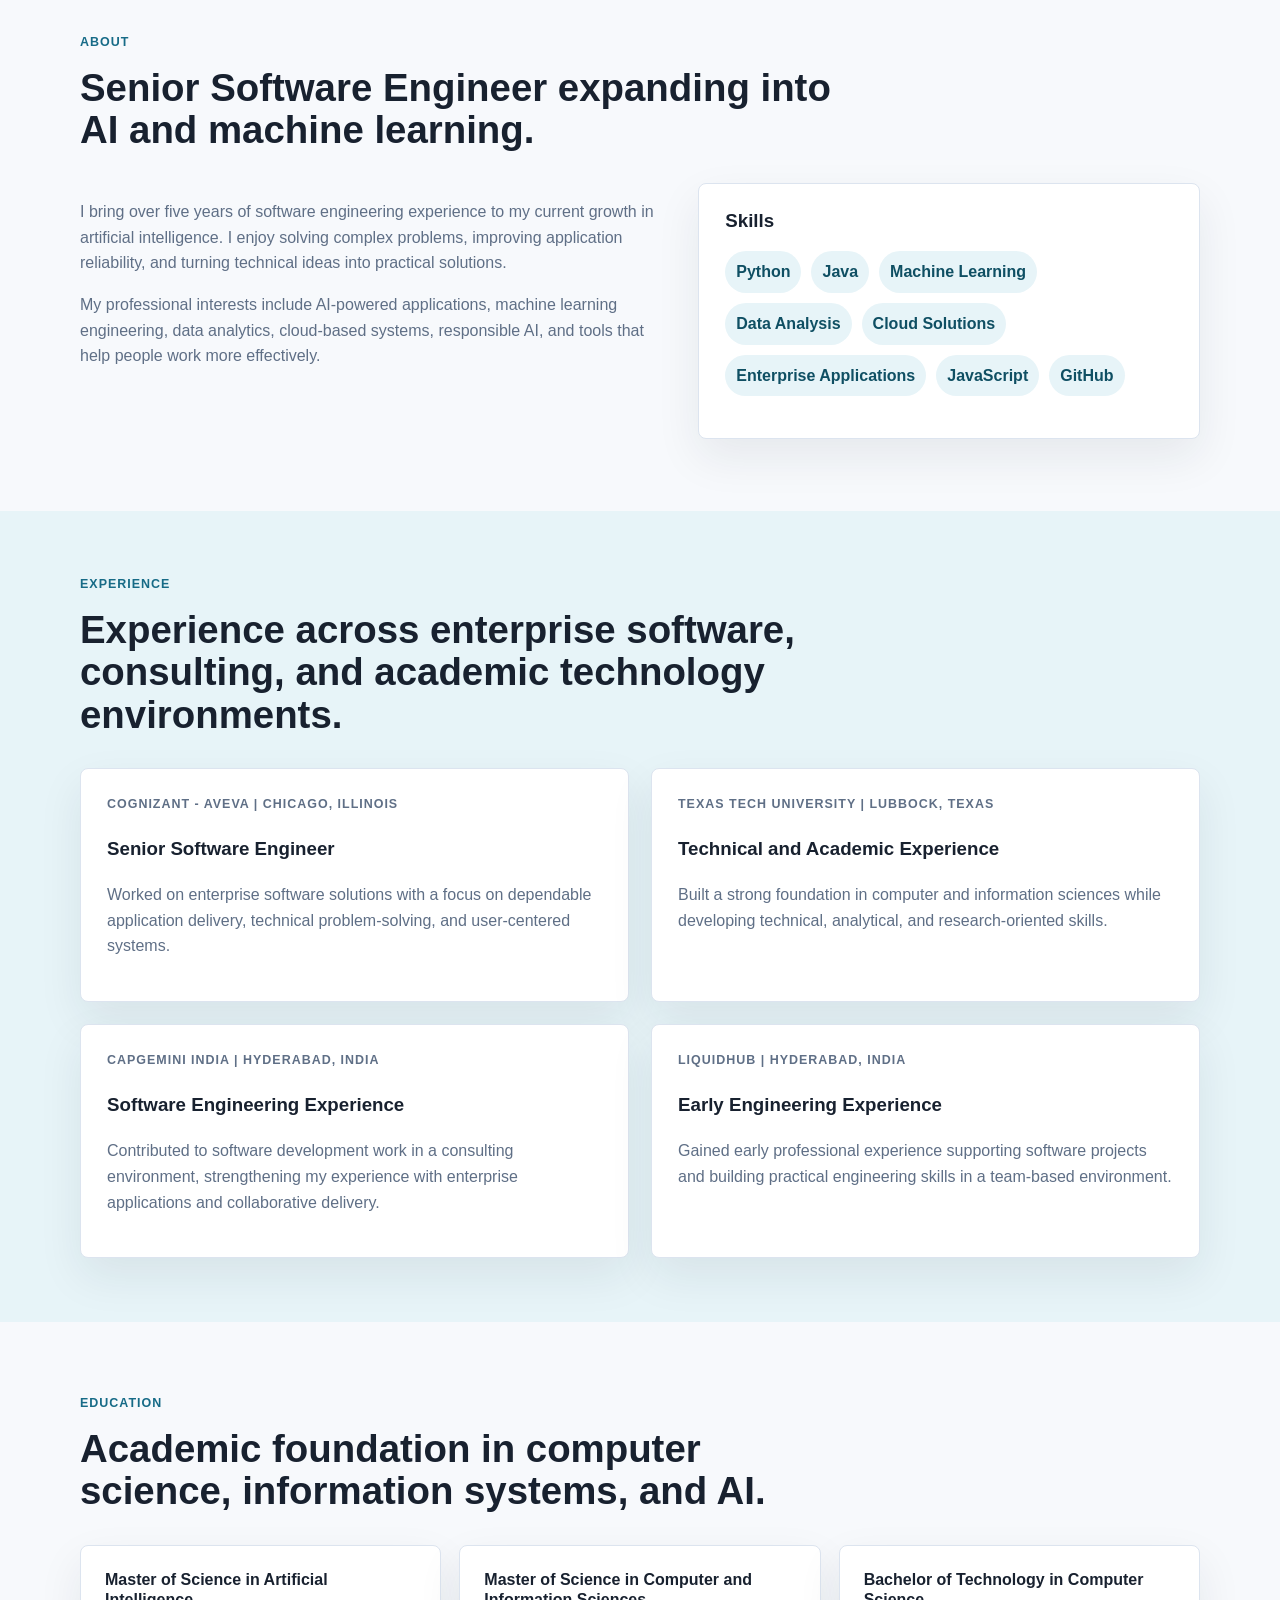
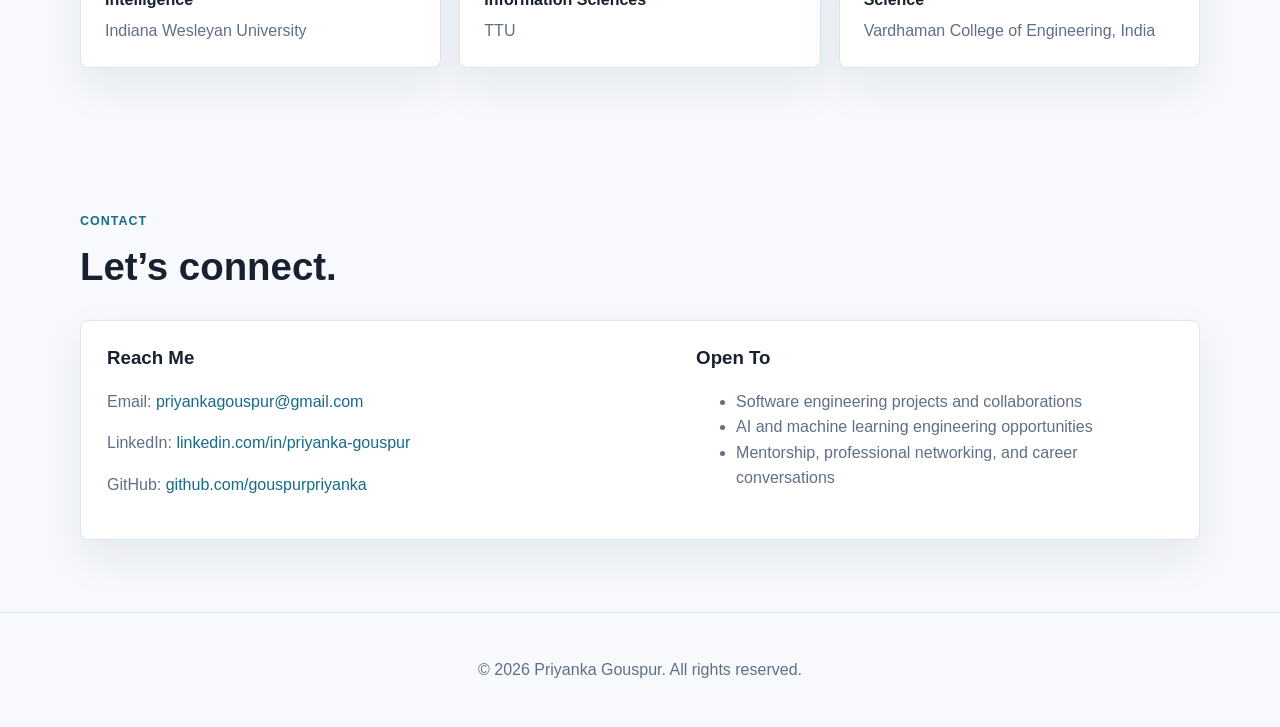
==== commit 24ca31cd: "Add interactive AI timeline artifact" ====
--- a/index.html
+++ b/index.html
@@ -129,23 +129,39 @@
       <div class="container">
         <div class="section-heading">
           <p class="eyebrow">Experience</p>
-          <h2>Engineering experience focused on dependable, user-centered systems.</h2>
+          <h2>Experience across enterprise software, consulting, and academic technology environments.</h2>
         </div>
         <div class="timeline">
           <article class="timeline-item">
-            <p class="project-type">Current Focus</p>
+            <p class="project-type">Cognizant - AVEVA | Chicago, Illinois</p>
             <h3>Senior Software Engineer</h3>
             <p>
-              Building and supporting enterprise applications, cloud solutions, and software systems
-              that prioritize reliability, usability, and long-term maintainability.
-            </p>
-          </article>
-          <article class="timeline-item">
-            <p class="project-type">AI Growth</p>
-            <h3>Machine Learning and Responsible AI</h3>
-            <p>
-              Expanding technical depth in AI concepts, machine learning workflows, data-driven
-              decision-making, and responsible use of intelligent systems.
+              Worked on enterprise software solutions with a focus on dependable application delivery,
+              technical problem-solving, and user-centered systems.
+            </p>
+          </article>
+          <article class="timeline-item">
+            <p class="project-type">Texas Tech University | Lubbock, Texas</p>
+            <h3>Technical and Academic Experience</h3>
+            <p>
+              Built a strong foundation in computer and information sciences while developing technical,
+              analytical, and research-oriented skills.
+            </p>
+          </article>
+          <article class="timeline-item">
+            <p class="project-type">Capgemini India | Hyderabad, India</p>
+            <h3>Software Engineering Experience</h3>
+            <p>
+              Contributed to software development work in a consulting environment, strengthening my
+              experience with enterprise applications and collaborative delivery.
+            </p>
+          </article>
+          <article class="timeline-item">
+            <p class="project-type">LiquidHub | Hyderabad, India</p>
+            <h3>Early Engineering Experience</h3>
+            <p>
+              Gained early professional experience supporting software projects and building practical
+              engineering skills in a team-based environment.
             </p>
           </article>
         </div>
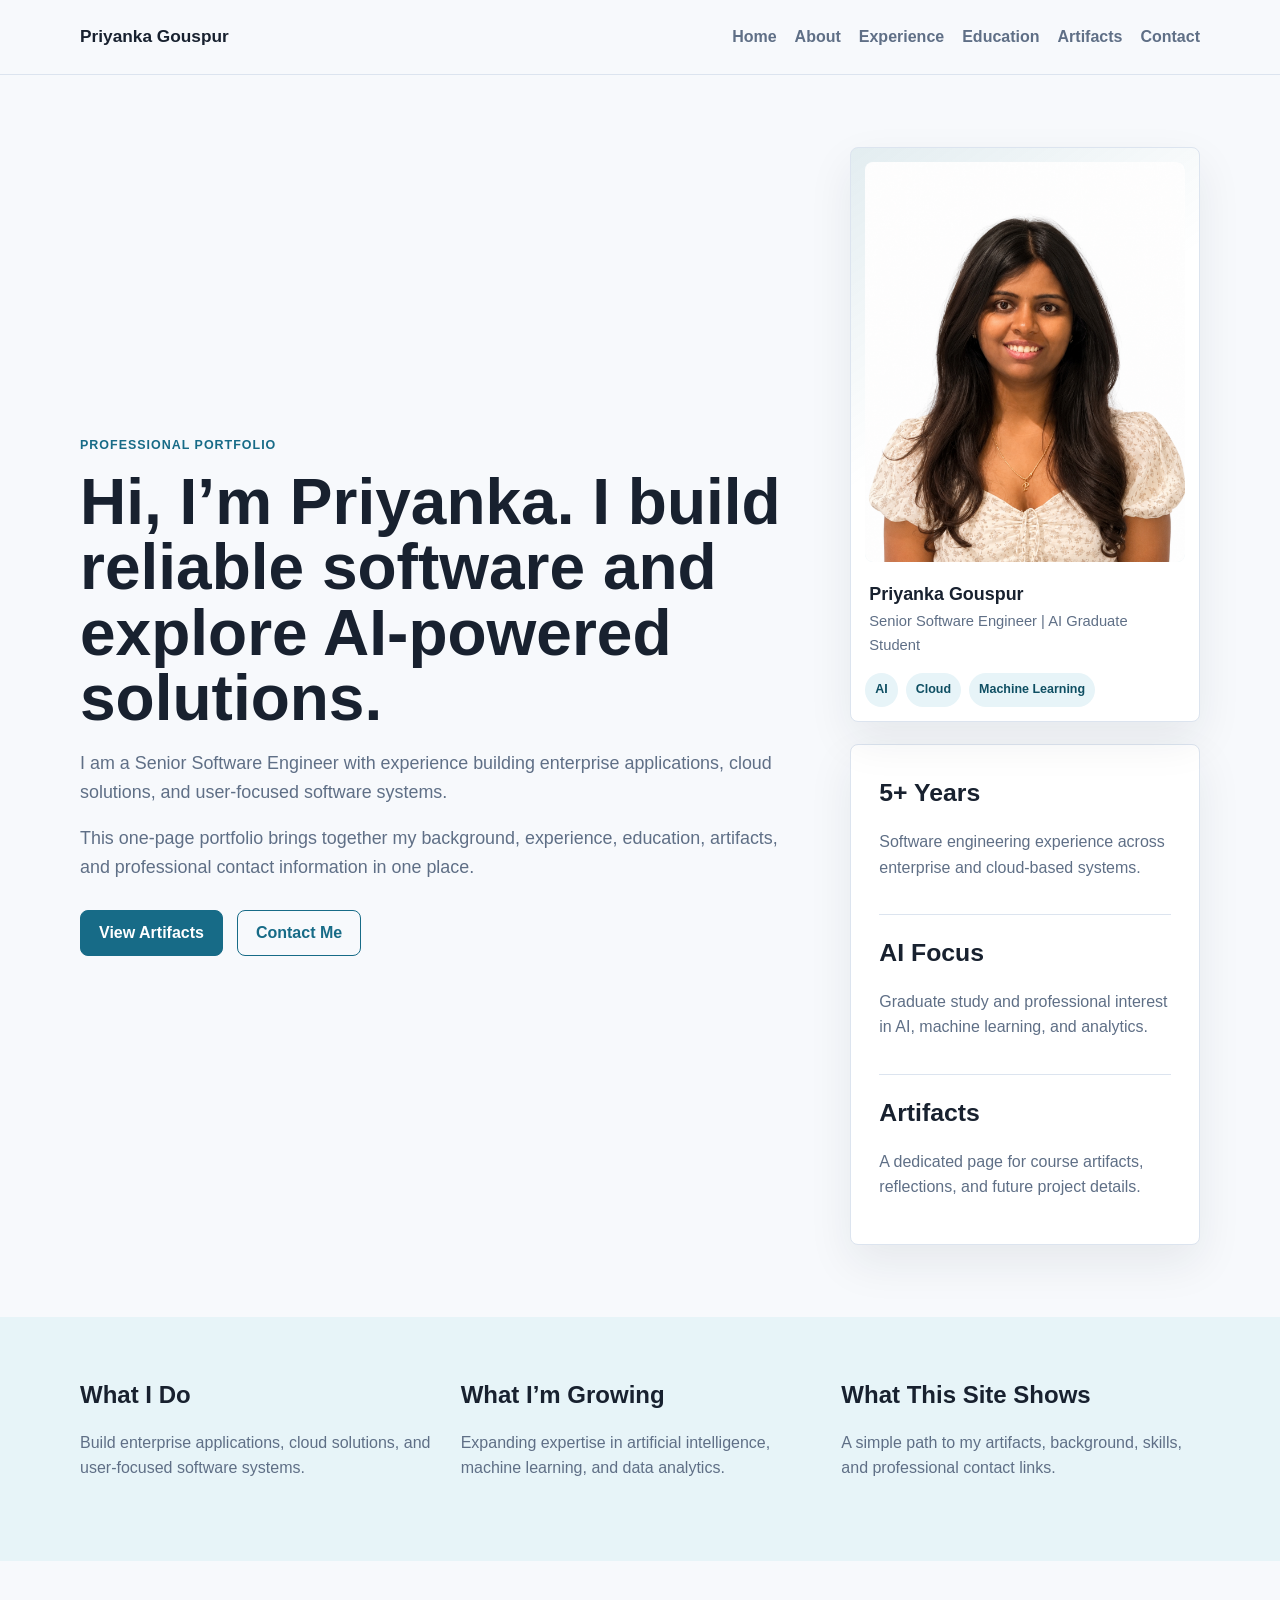
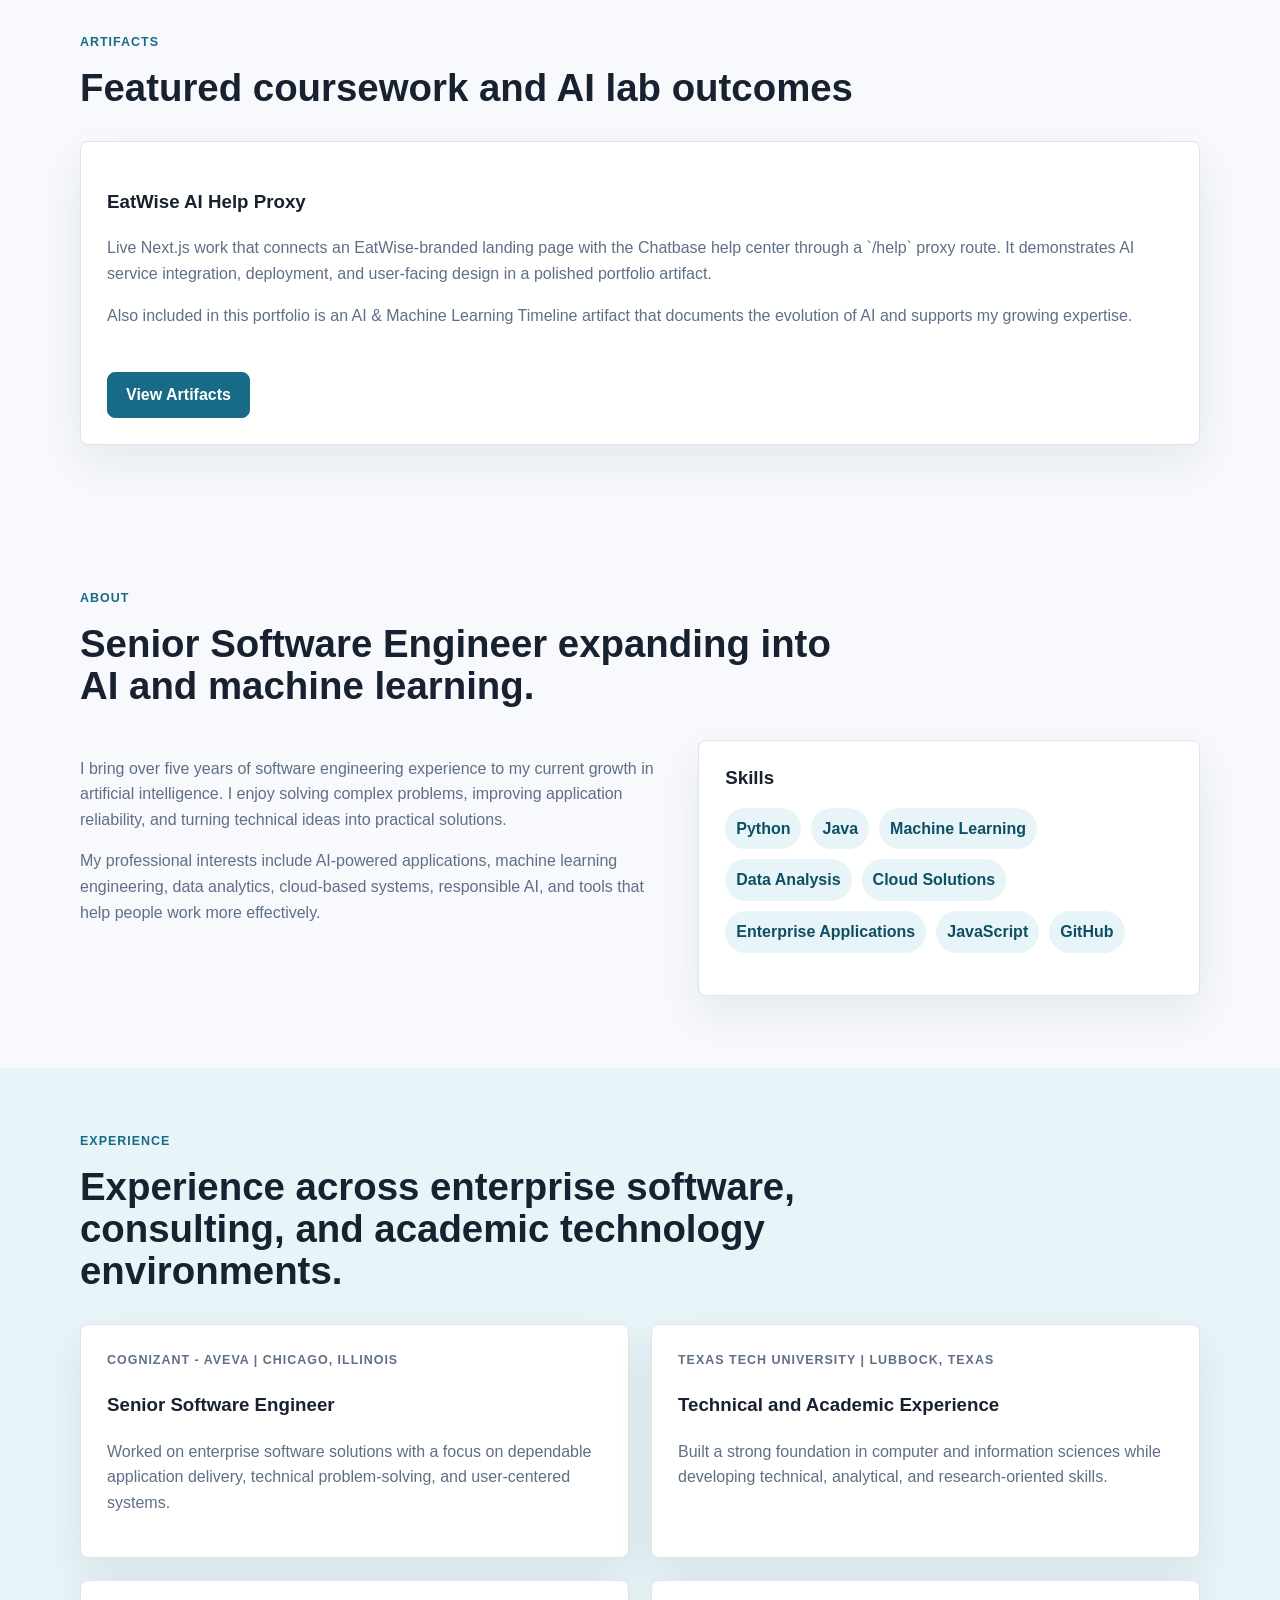
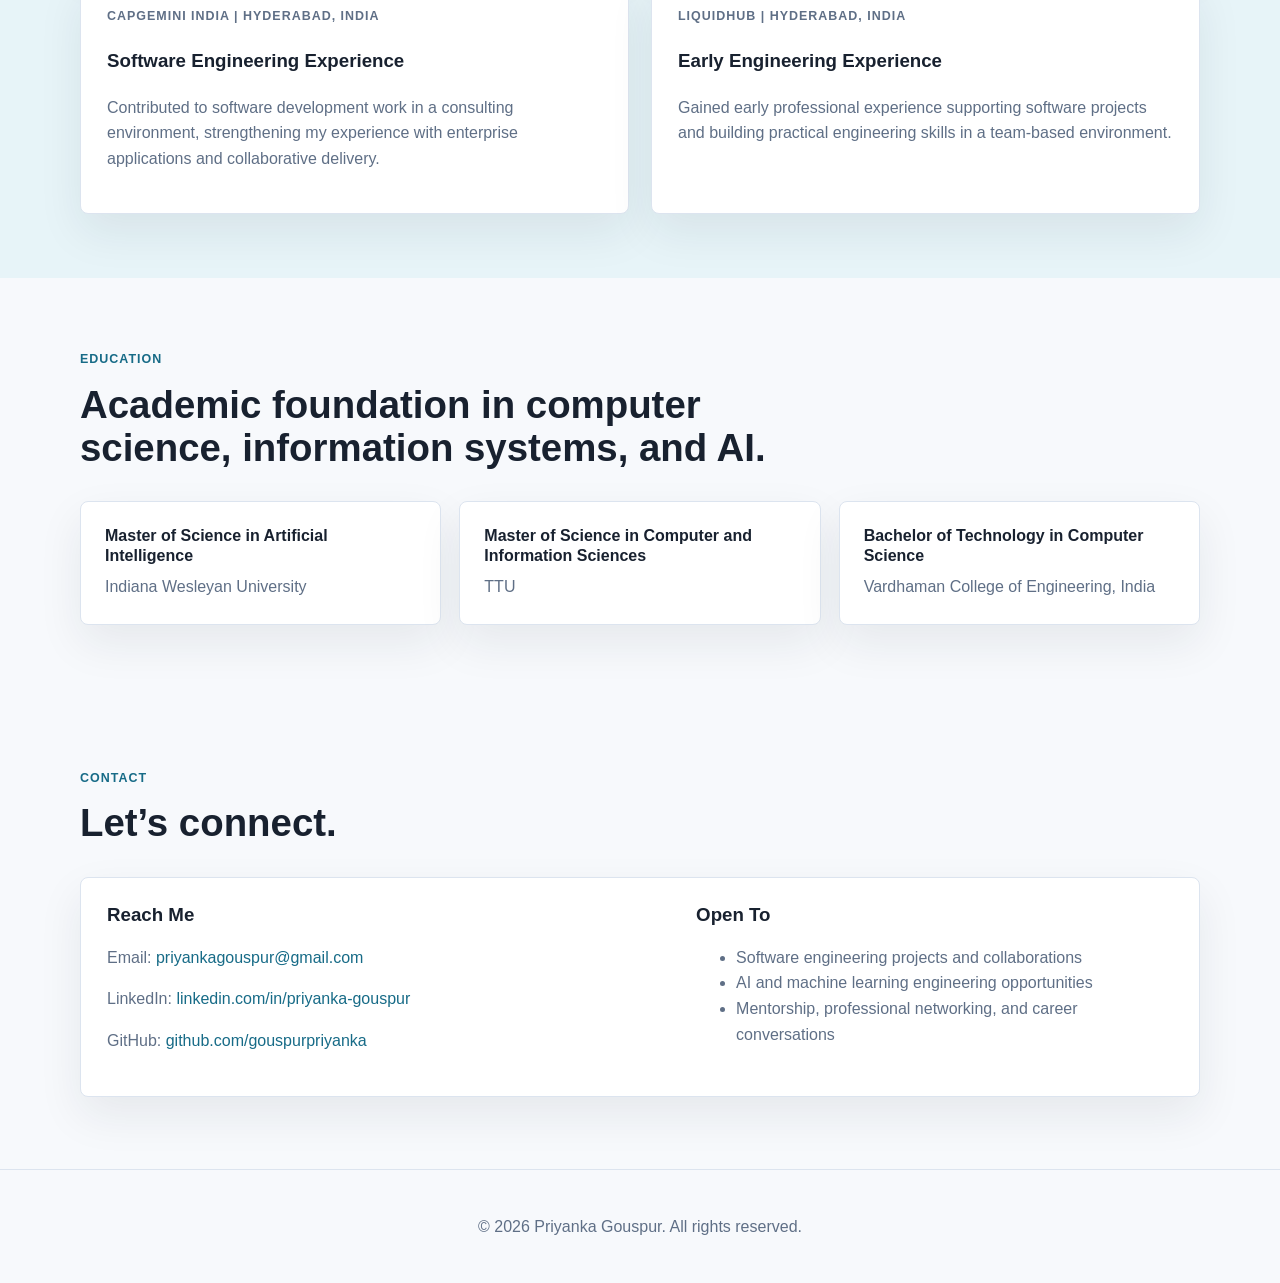
==== commit 2640e66f: "Add EatWise AI Help Proxy artifact highlight and homepage preview" ====
--- a/index.html
+++ b/index.html
@@ -92,6 +92,23 @@
       </div>
     </section>
 
+    <section class="page-section container" id="artifacts-preview">
+      <div class="section-heading">
+        <p class="eyebrow">Artifacts</p>
+        <h2>Featured coursework and AI lab outcomes</h2>
+      </div>
+      <article class="project-card">
+        <div>
+          <h3>EatWise AI Help Proxy</h3>
+          <p>Live Next.js work that connects an EatWise-branded landing page with the Chatbase help center through a `/help` proxy route. It demonstrates AI service integration, deployment, and user-facing design in a polished portfolio artifact.</p>
+          <p>Also included in this portfolio is an AI & Machine Learning Timeline artifact that documents the evolution of AI and supports my growing expertise.</p>
+        </div>
+        <div class="button-row">
+          <a class="button primary" href="artifacts.html">View Artifacts</a>
+        </div>
+      </article>
+    </section>
+
     <section class="page-section container" id="about">
       <div class="section-heading">
         <p class="eyebrow">About</p>
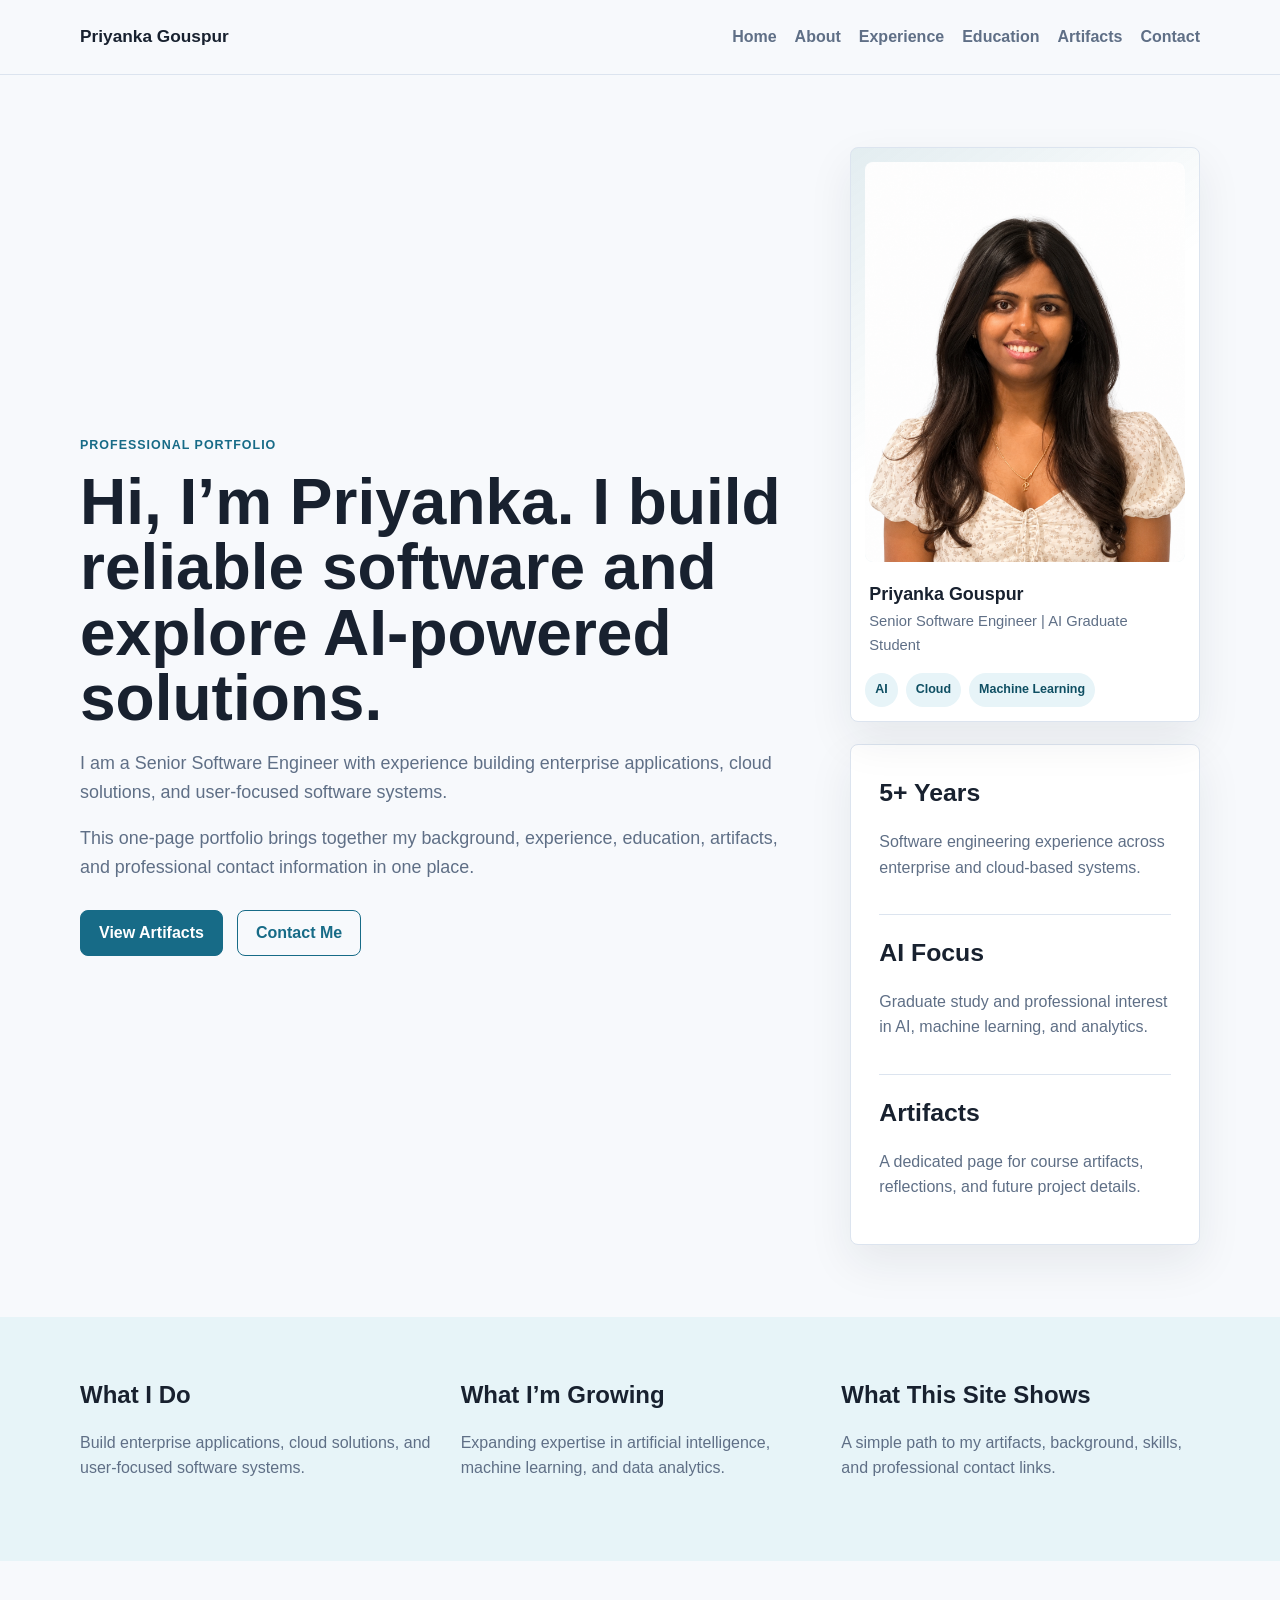
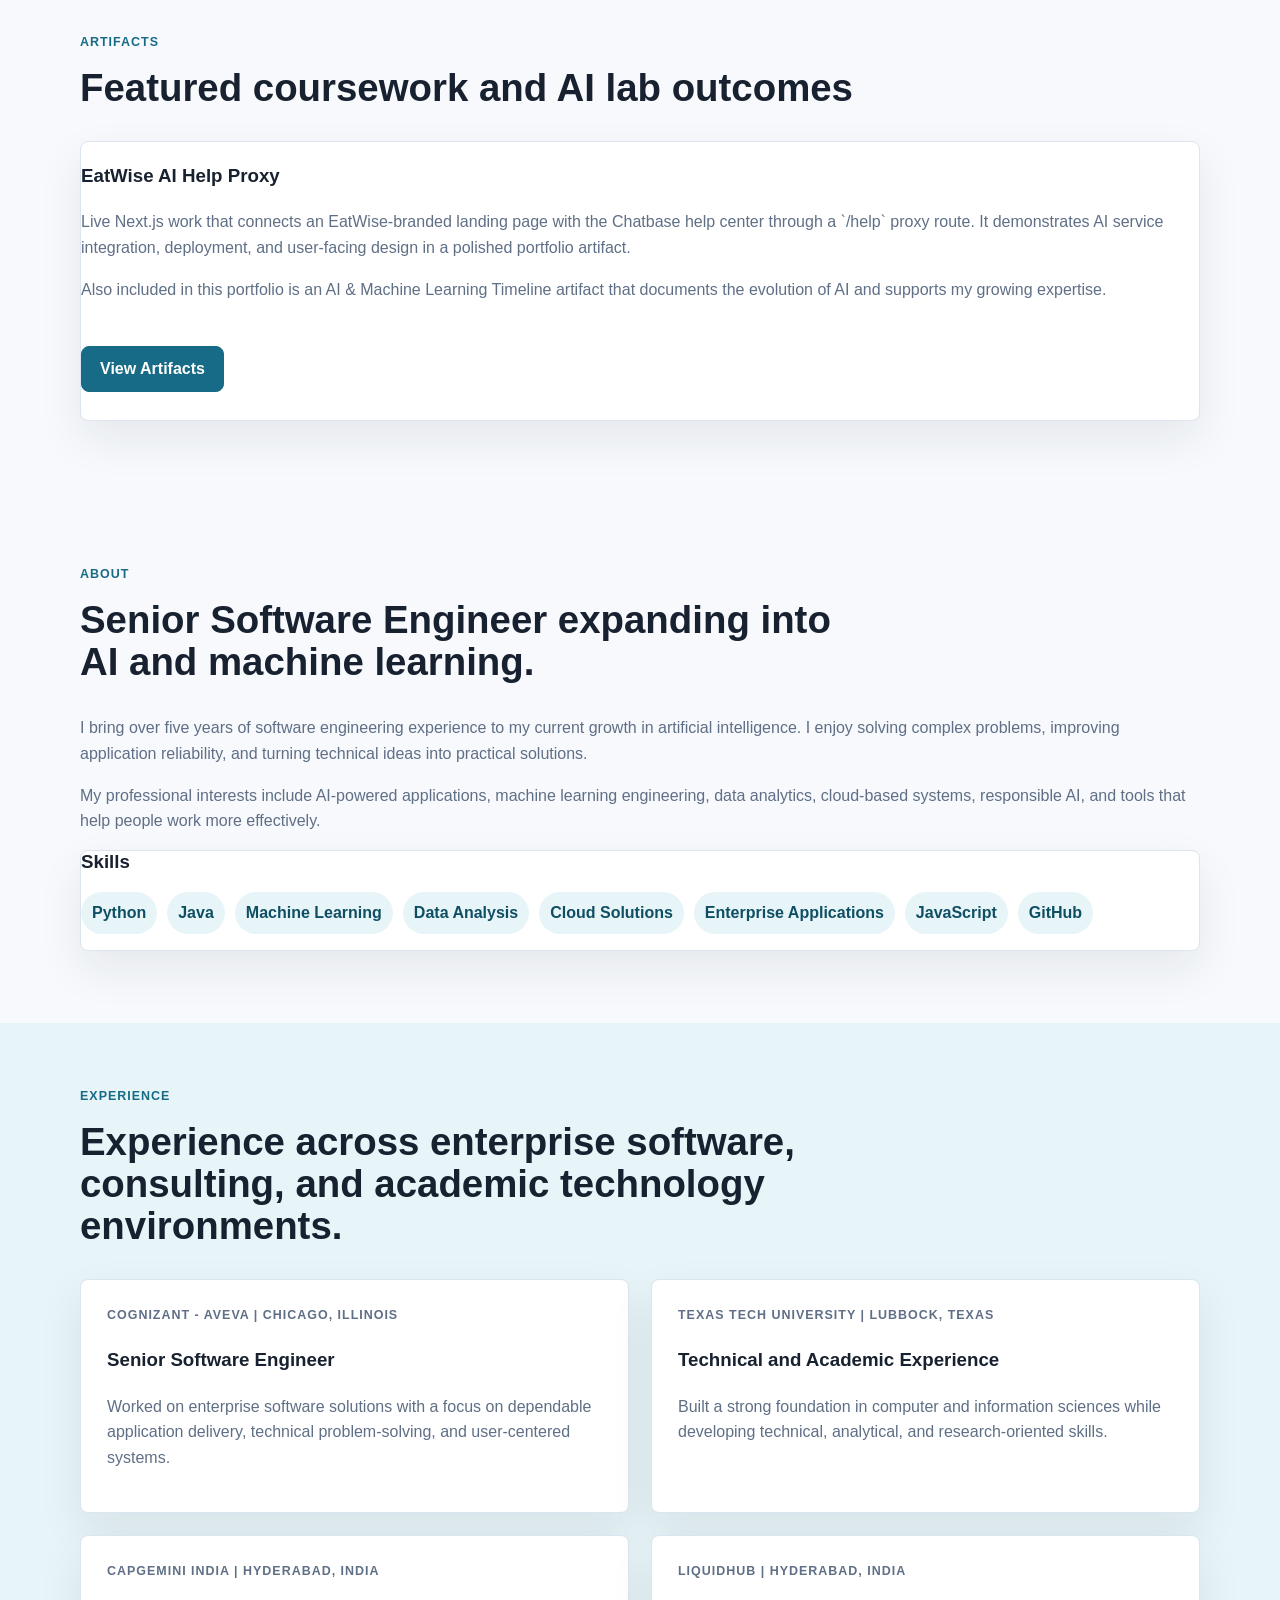
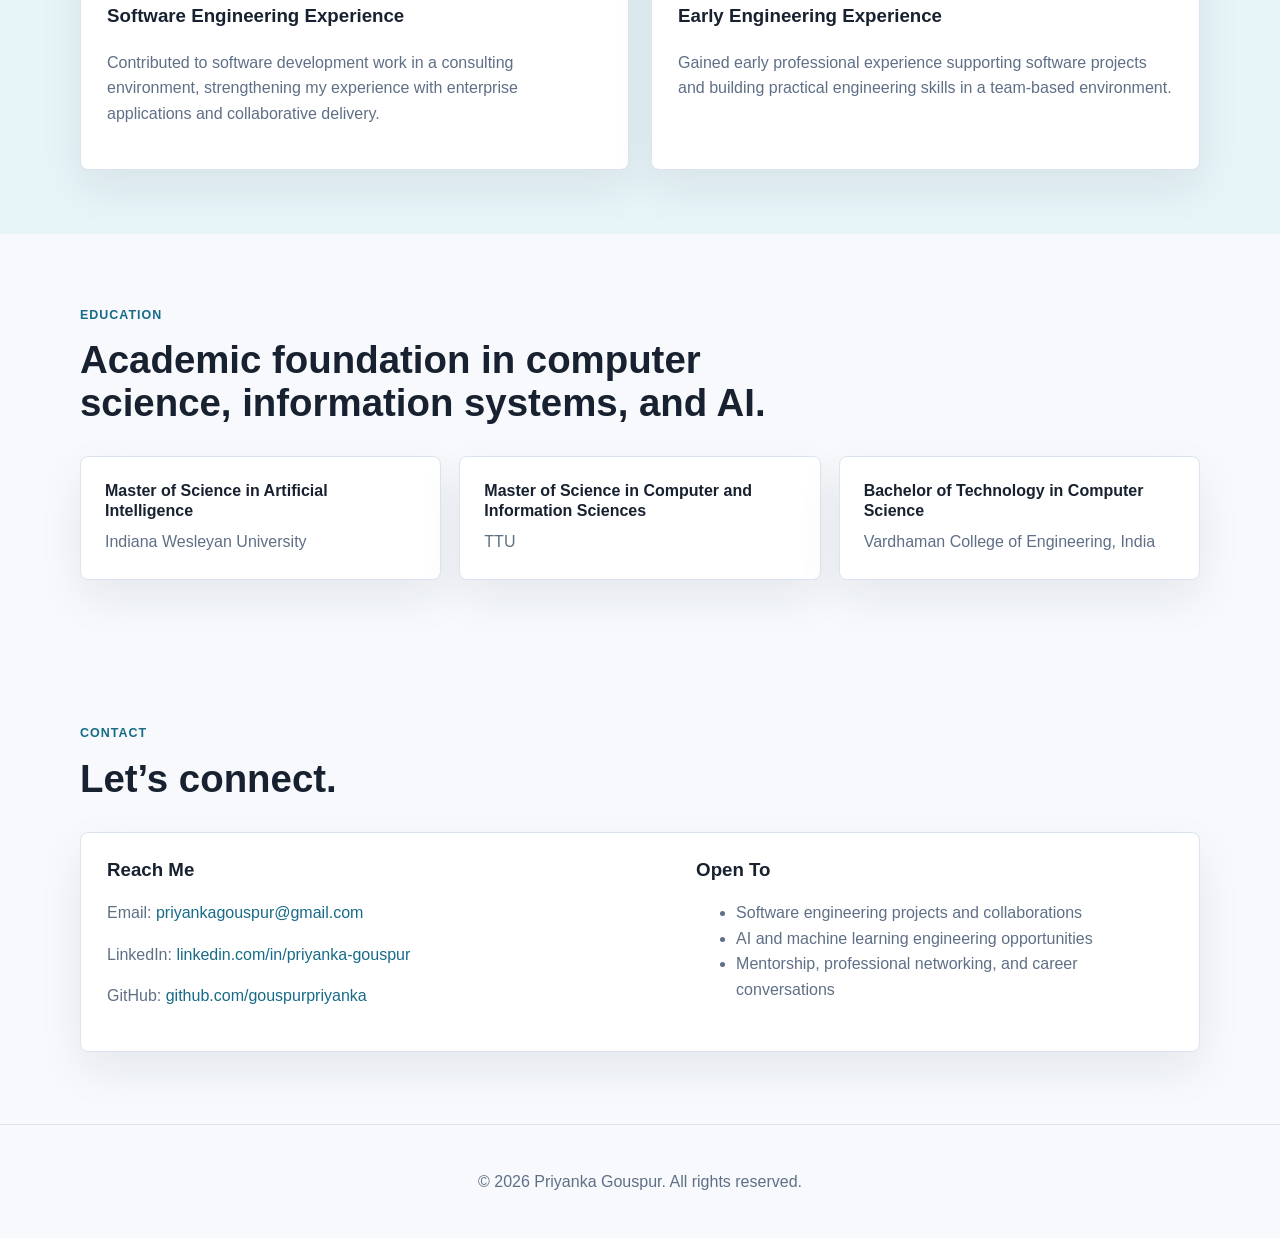
==== commit 71d98736: "Refresh portfolio stylesheet cache" ====
--- a/index.html
+++ b/index.html
@@ -4,7 +4,7 @@
   <meta charset="UTF-8">
   <meta name="viewport" content="width=device-width, initial-scale=1.0">
   <title>Priyanka Gouspur | Professional Portfolio</title>
-  <link rel="stylesheet" href="css/style.css">
+  <link rel="stylesheet" href="css/style.css?v=9f9b64d">
 </head>
 <body>
   <header class="site-header">
--- a/css/style.css
+++ b/css/style.css
@@ -244,6 +244,13 @@
   display: grid;
   gap: 18px;
   padding: 28px;
+}
+
+.contact-panel {
+  display: grid;
+  grid-template-columns: 1fr 0.85fr;
+  gap: 28px;
+  padding: 26px;
 }
 
 .hero-panel div {
@@ -335,36 +342,150 @@
   padding: 72px 0;
 }
 
-.page-intro {
-  margin-bottom: 44px;
-}
-
-.content-grid,
-.resume-layout,
-.contact-panel {
-  display: grid;
-  grid-template-columns: 1fr 0.85fr;
+
+.hero-copy-text {
+  margin-top: 20px;
+  color: var(--muted);
+  font-size: 1.05rem;
+  max-width: 730px;
+}
+
+.artifact-grid {
+  display: grid;
+  grid-template-columns: repeat(2, minmax(0, 1fr));
   gap: 28px;
-  align-items: start;
-}
-
-.info-card,
-.project-card,
-.artifact-detail,
-.artifact-card,
-.resume-section,
-.reflection-block,
-.contact-panel {
-  padding: 26px;
-}
-
-.artifact-list {
-  grid-template-columns: 1.4fr 0.8fr;
-  margin-bottom: 28px;
-}
-
-.artifact-detail {
-  margin-bottom: 28px;
+  margin-bottom: 34px;
+  align-items: stretch;
+}
+
+.artifact-card {
+  background: var(--surface);
+  border: 1px solid var(--line);
+  border-radius: 22px;
+  box-shadow: var(--shadow);
+  padding: 32px;
+  display: grid;
+  gap: 26px;
+  height: 100%;
+  grid-template-rows: auto auto 1fr auto;
+}
+
+.artifact-card-header {
+  display: flex;
+  justify-content: space-between;
+  gap: 22px;
+  align-items: flex-start;
+}
+
+.artifact-card-header h2 {
+  margin: 0;
+  font-size: clamp(1.7rem, 3vw, 2.3rem);
+}
+
+.artifact-card p.project-type {
+  margin: 0 0 12px;
+  letter-spacing: 0.2em;
+  text-transform: uppercase;
+  font-size: 0.8rem;
+  color: var(--primary);
+  font-weight: 800;
+}
+
+.artifact-pill {
+  padding: 10px 16px;
+  border-radius: 999px;
+  background: rgba(22, 110, 149, 0.12);
+  color: var(--primary-dark);
+  font-weight: 800;
+  font-size: 0.8rem;
+  letter-spacing: 0.06em;
+}
+
+.artifact-intro {
+  margin: 0;
+  color: var(--muted);
+  font-size: 1rem;
+  line-height: 1.7;
+}
+
+.artifact-detail-grid {
+  display: grid;
+  grid-template-columns: repeat(2, minmax(0, 1fr));
+  gap: 20px;
+}
+
+.artifact-detail-grid p {
+  margin: 0;
+  padding: 22px;
+  background: rgba(235, 244, 250, 0.9);
+  border: 1px solid rgba(23, 107, 135, 0.12);
+  border-radius: 14px;
+}
+
+.artifact-detail-grid strong {
+  display: block;
+  margin-bottom: 10px;
+  color: var(--text);
+}
+
+.artifact-actions {
+  margin-top: 14px;
+  display: flex;
+  gap: 14px;
+}
+
+.reflection-block {
+  background: var(--surface);
+  border: 1px solid var(--line);
+  border-radius: 22px;
+  box-shadow: var(--shadow);
+  padding: 34px;
+}
+
+.reflection-block h2 {
+  margin-top: 0;
+  margin-bottom: 20px;
+}
+
+.reflection-block p {
+  margin-bottom: 18px;
+  color: var(--muted);
+  line-height: 1.8;
+}
+
+@media (max-width: 1120px) {
+  .artifact-grid {
+    grid-template-columns: 1fr;
+  }
+}
+
+@media (max-width: 780px) {
+  .page {
+    padding: 40px 0;
+  }
+
+  .artifact-card,
+  .reflection-block {
+    padding: 24px;
+  }
+
+  .artifact-detail-grid,
+  .hero,
+  .content-grid,
+  .contact-panel,
+  .timeline,
+  .education-cards {
+    grid-template-columns: 1fr;
+  }
+
+  .artifacts-hero {
+    border-radius: 18px;
+  }
+
+  .artifact-card-header {
+    flex-direction: column;
+    align-items: stretch;
+  }
 }
 
 .artifacts-page {
@@ -374,26 +495,6 @@
 .artifact-detail h2 {
   margin-bottom: 24px;
   font-size: clamp(2rem, 4vw, 3.4rem);
-}
-
-.artifact-detail-grid {
-  display: grid;
-  grid-template-columns: repeat(2, minmax(0, 1fr));
-  gap: 18px;
-}
-
-.artifact-detail-grid p {
-  margin: 0;
-  padding: 18px;
-  background: #fbfcfe;
-  border: 1px solid var(--line);
-  border-radius: 8px;
-}
-
-.artifact-detail-grid strong {
-  display: block;
-  margin-bottom: 6px;
-  color: var(--text);
 }
 
 .artifact-detail .button-row {
@@ -412,14 +513,6 @@
 
 .single-card-list {
   grid-template-columns: minmax(0, 1fr);
-}
-
-.artifact-card {
-  display: flex;
-  min-height: 260px;
-  flex-direction: column;
-  justify-content: space-between;
-  gap: 24px;
 }
 
 .timeline {
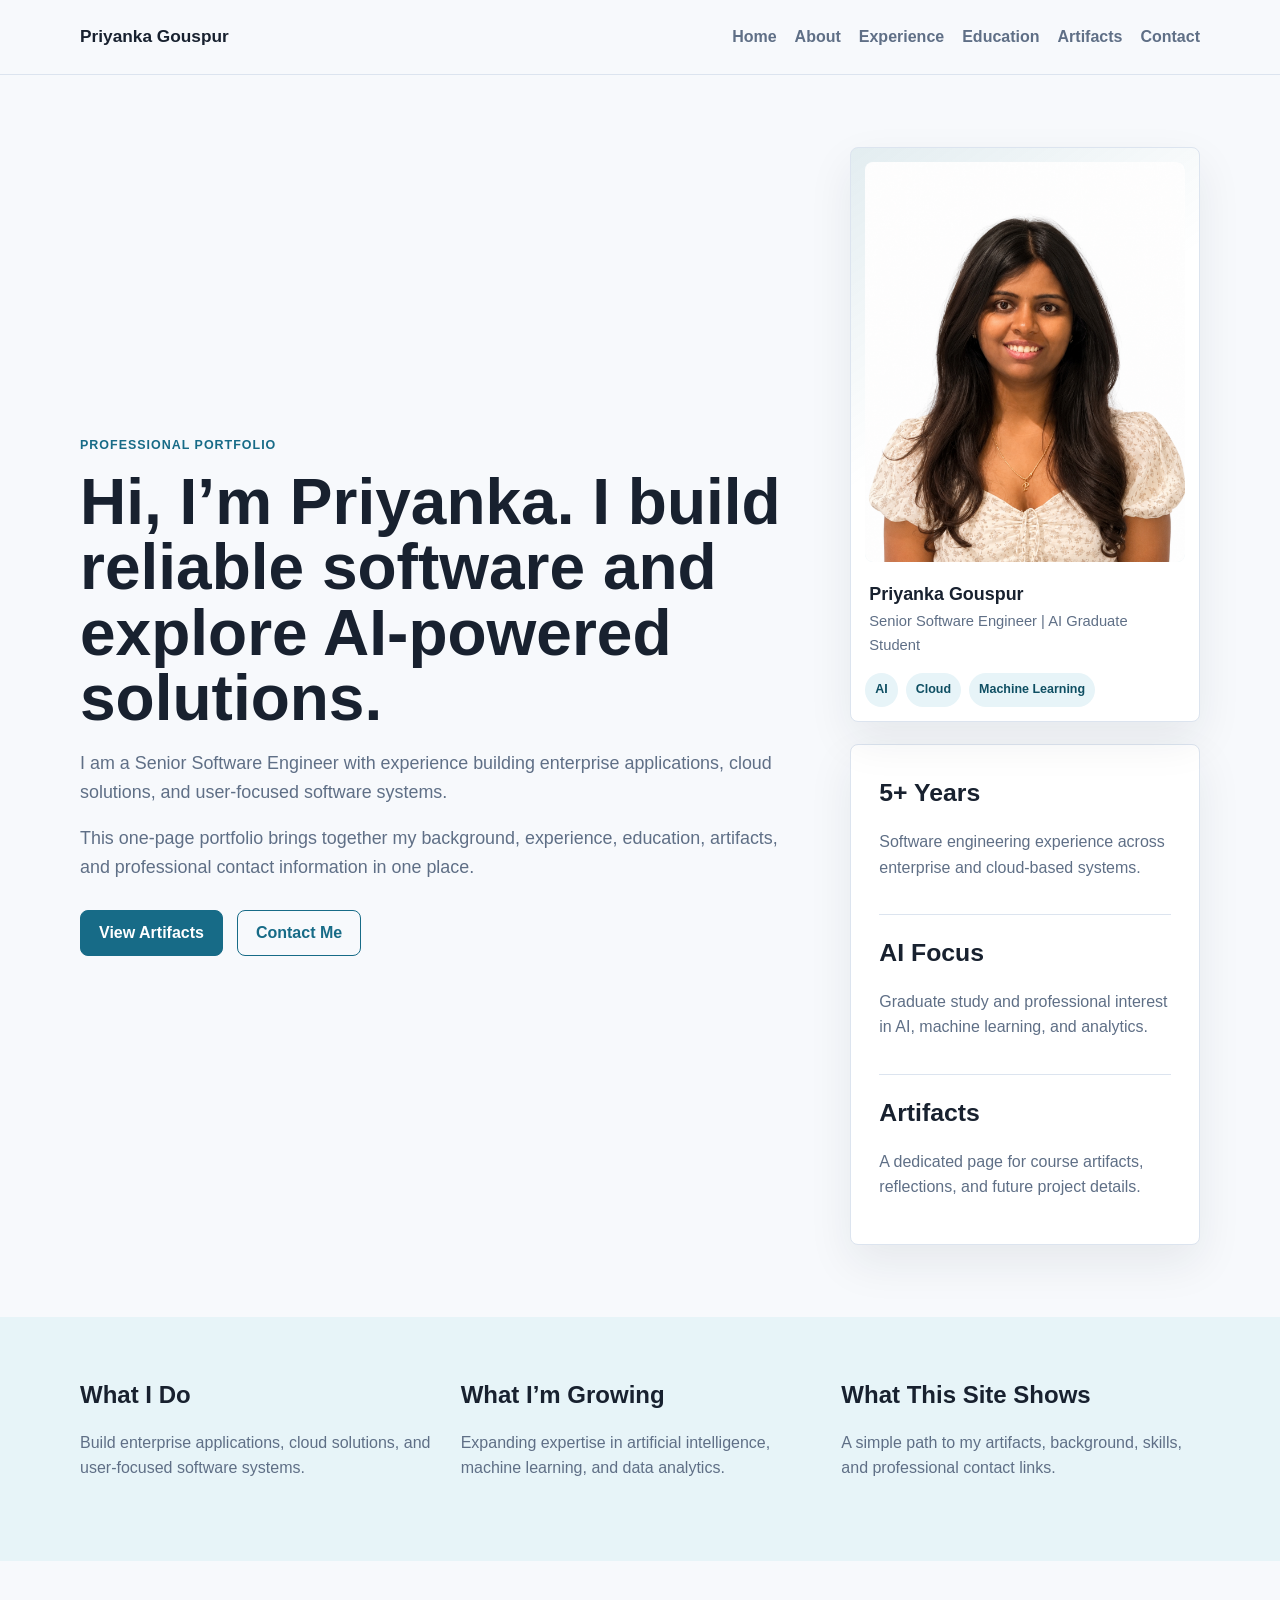
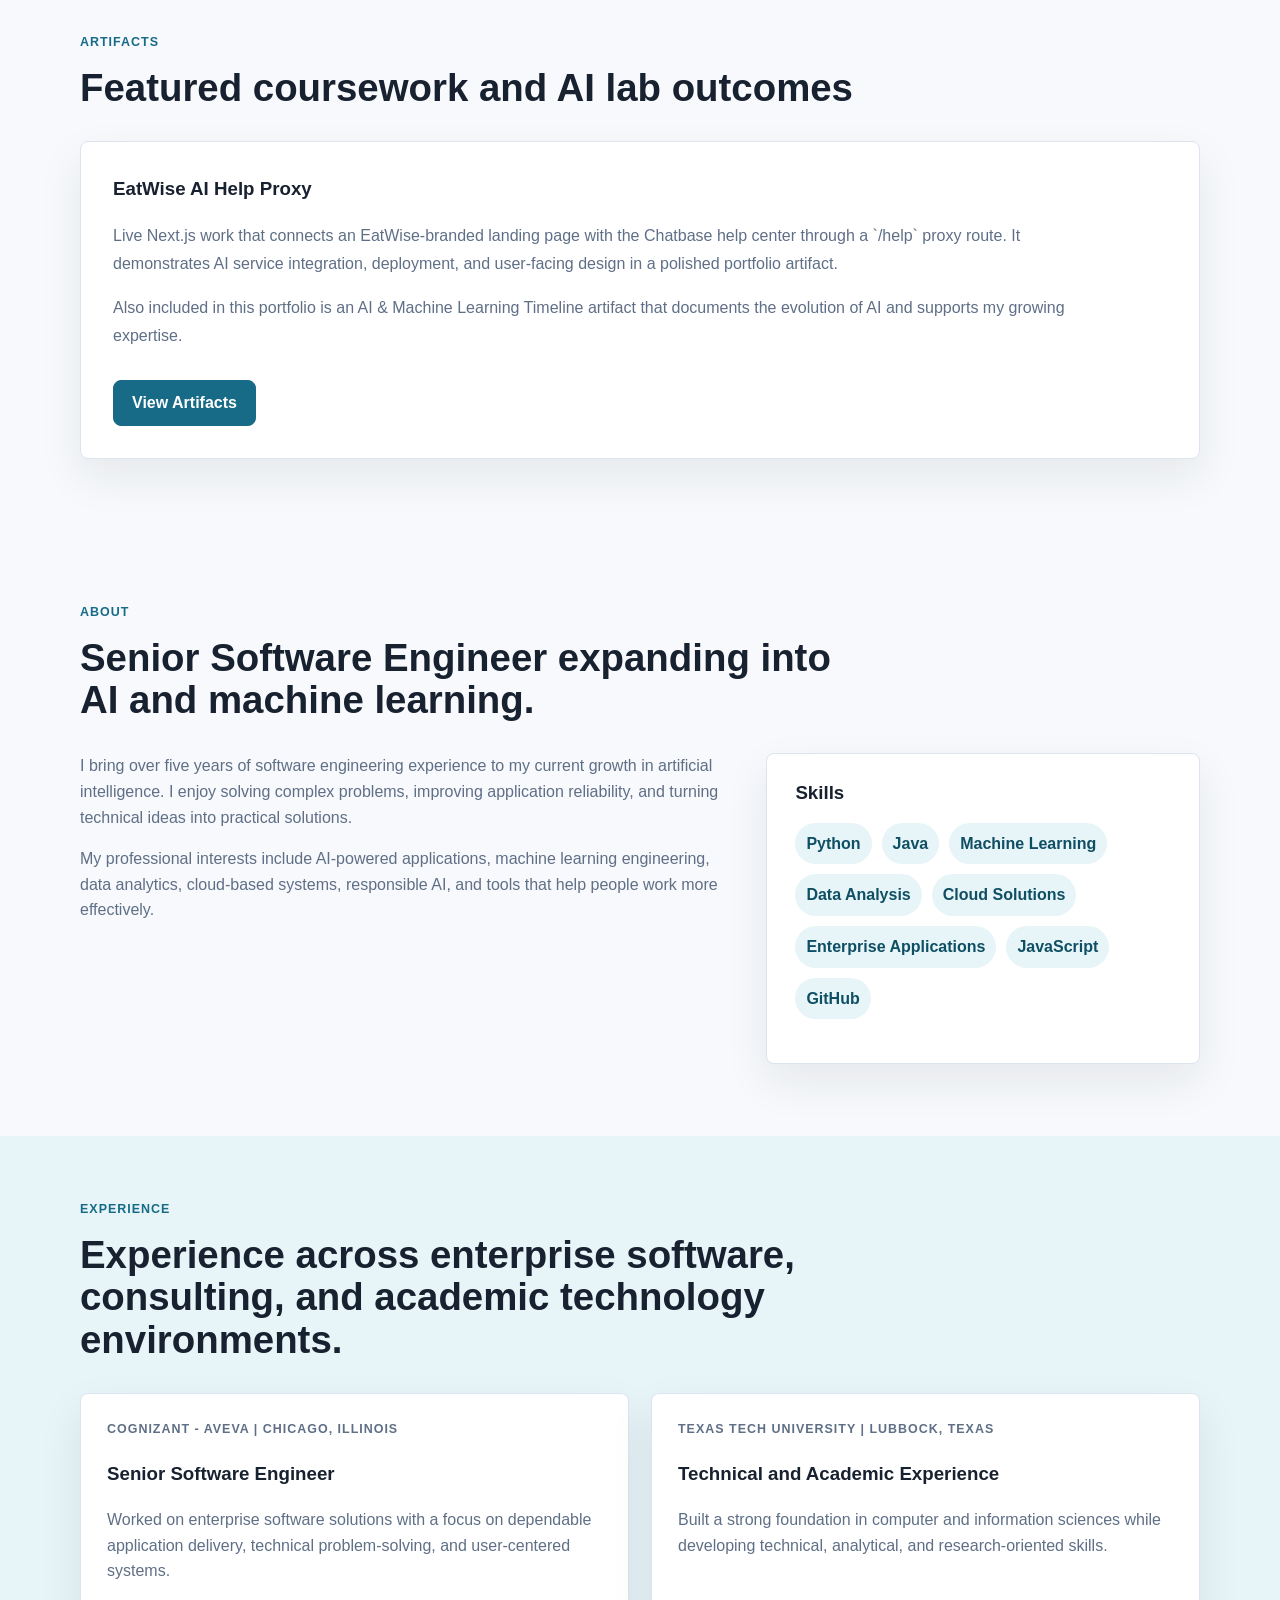
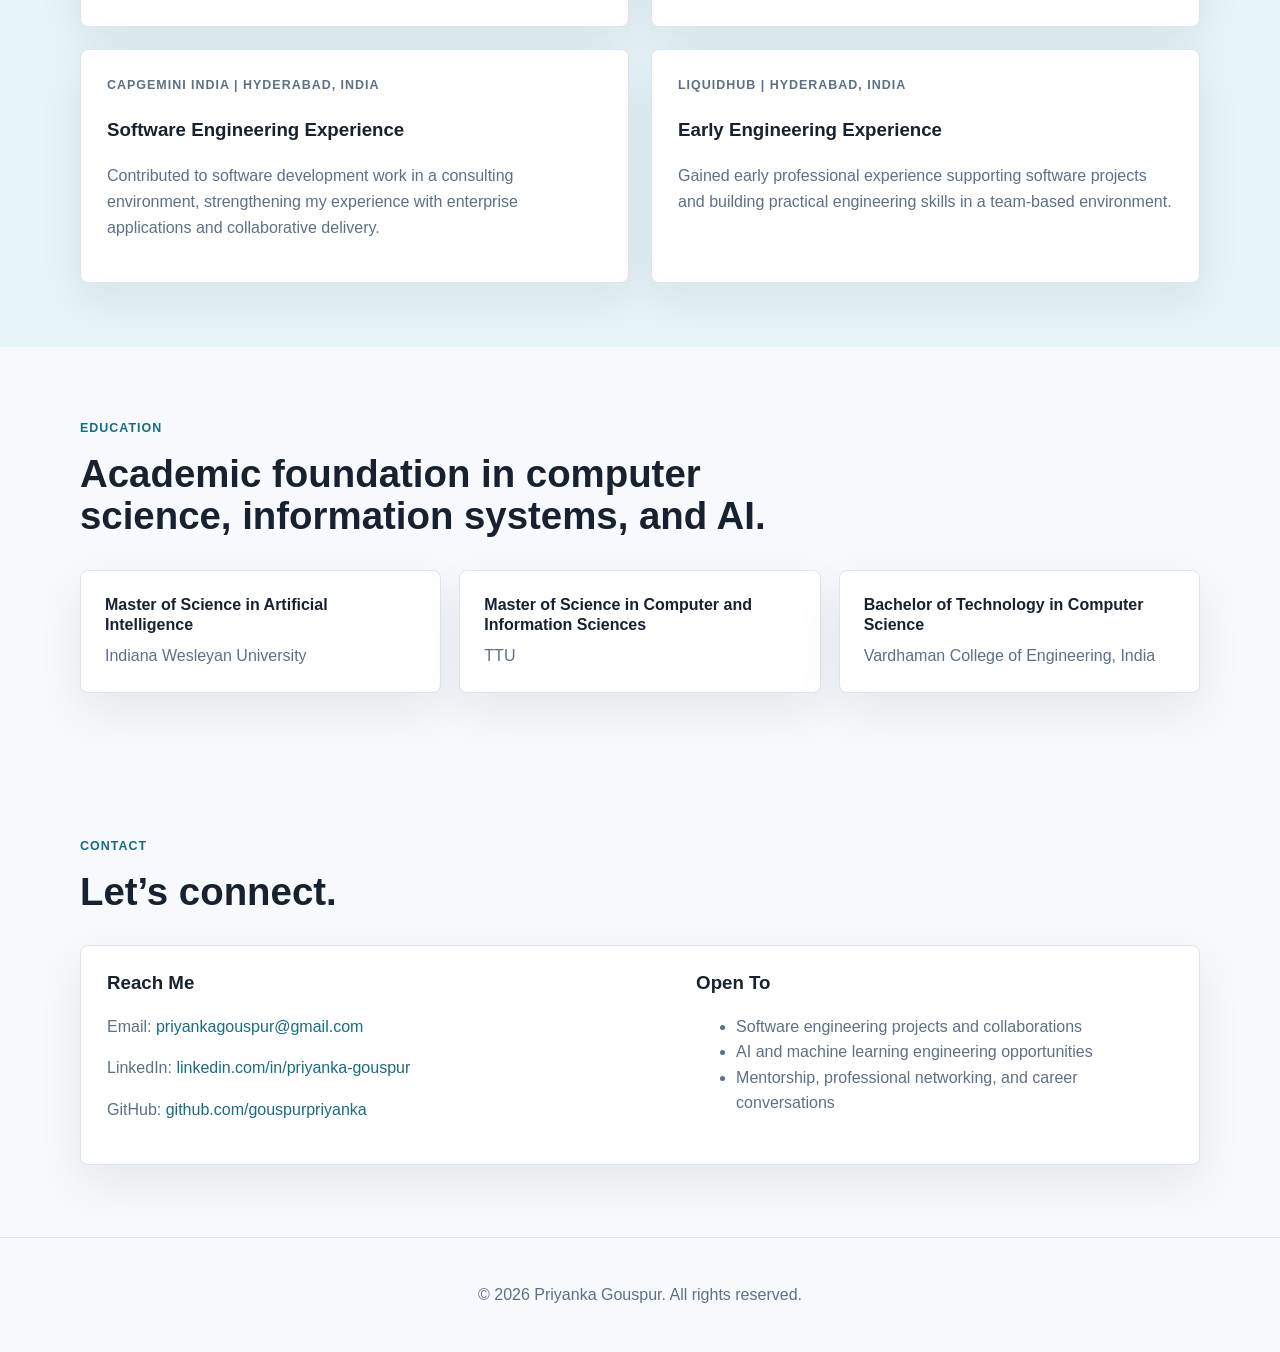
==== commit 0c8617ce: "Align portfolio content sections" ====
--- a/index.html
+++ b/index.html
@@ -4,7 +4,7 @@
   <meta charset="UTF-8">
   <meta name="viewport" content="width=device-width, initial-scale=1.0">
   <title>Priyanka Gouspur | Professional Portfolio</title>
-  <link rel="stylesheet" href="css/style.css?v=9f9b64d">
+  <link rel="stylesheet" href="css/style.css?v=20260803-align">
 </head>
 <body>
   <header class="site-header">
--- a/css/style.css
+++ b/css/style.css
@@ -646,3 +646,69 @@
     width: min(100% - 28px, 1120px);
   }
 }
+
+/* About section alignment */
+.content-grid {
+  display: grid;
+  grid-template-columns: minmax(0, 1.2fr) minmax(320px, 0.8fr);
+  gap: 36px;
+  align-items: start;
+}
+
+.content-grid > div,
+.info-card {
+  min-width: 0;
+}
+
+.content-grid > div p:first-child,
+.info-card h3 {
+  margin-top: 0;
+}
+
+.info-card {
+  align-self: start;
+  padding: 28px;
+}
+
+.info-card h3 {
+  margin-bottom: 18px;
+}
+
+@media (max-width: 780px) {
+  .content-grid {
+    grid-template-columns: 1fr;
+    gap: 24px;
+  }
+}
+
+/* Featured artifacts card alignment */
+.project-card {
+  justify-content: space-between;
+  gap: 26px;
+  padding: 32px;
+}
+
+.project-card h3 {
+  margin-top: 0;
+  margin-bottom: 18px;
+}
+
+.project-card p {
+  max-width: 980px;
+  line-height: 1.75;
+}
+
+.project-card p:last-child {
+  margin-bottom: 0;
+}
+
+.project-card .button-row {
+  margin-top: 4px;
+}
+
+@media (max-width: 780px) {
+  .project-card {
+    min-height: 0;
+    padding: 24px;
+  }
+}
